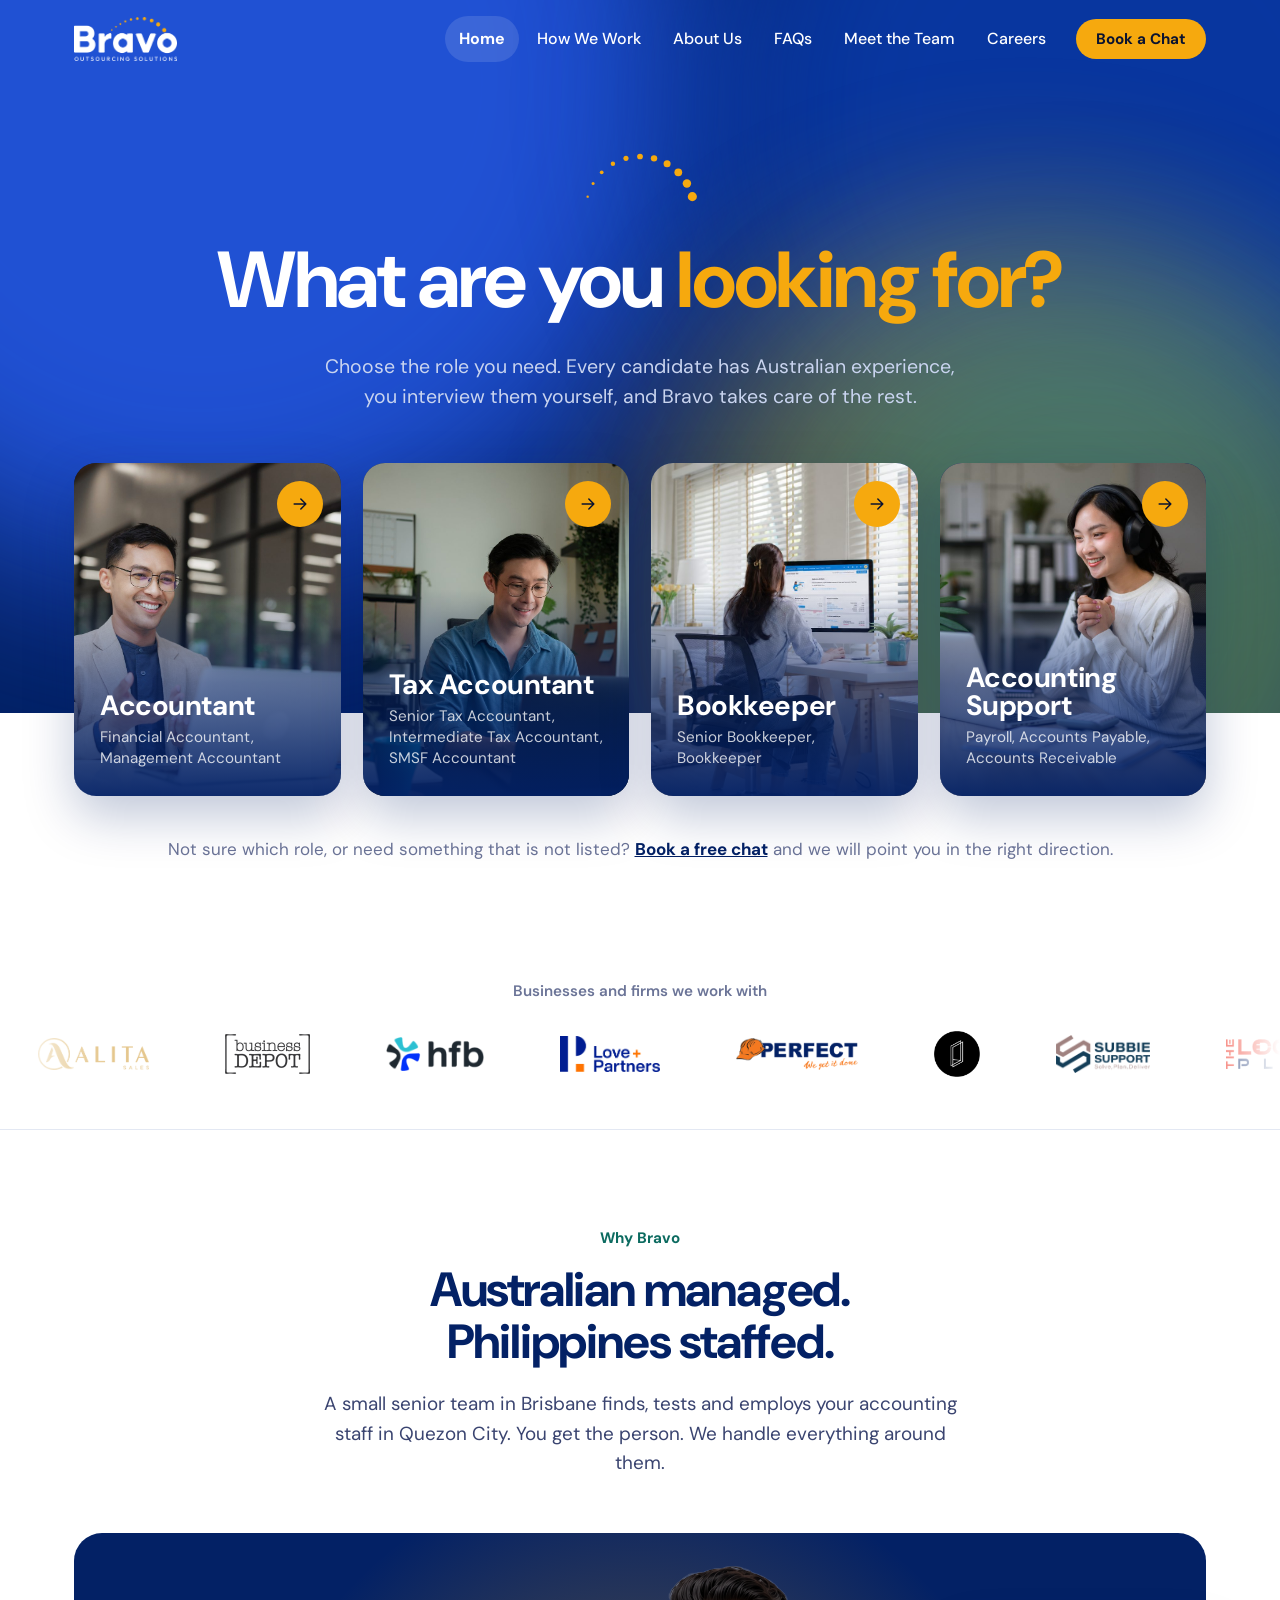
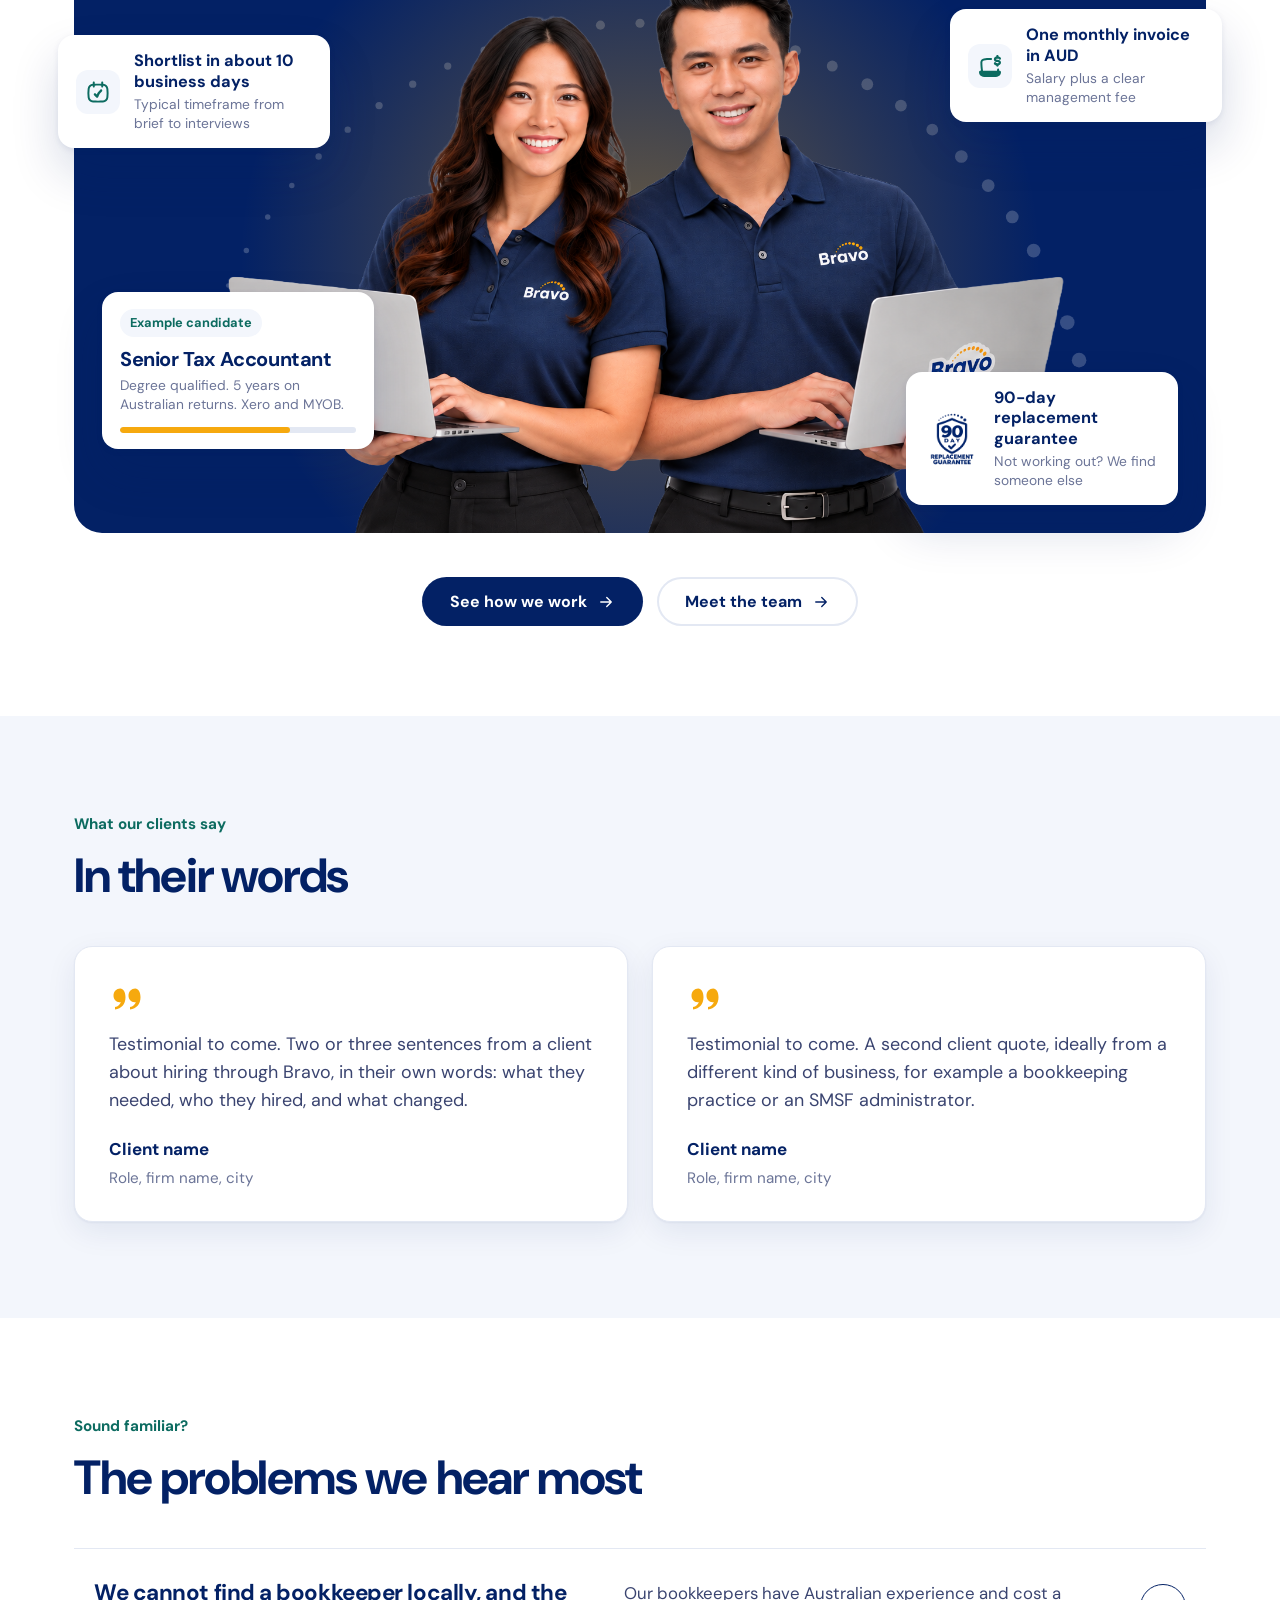
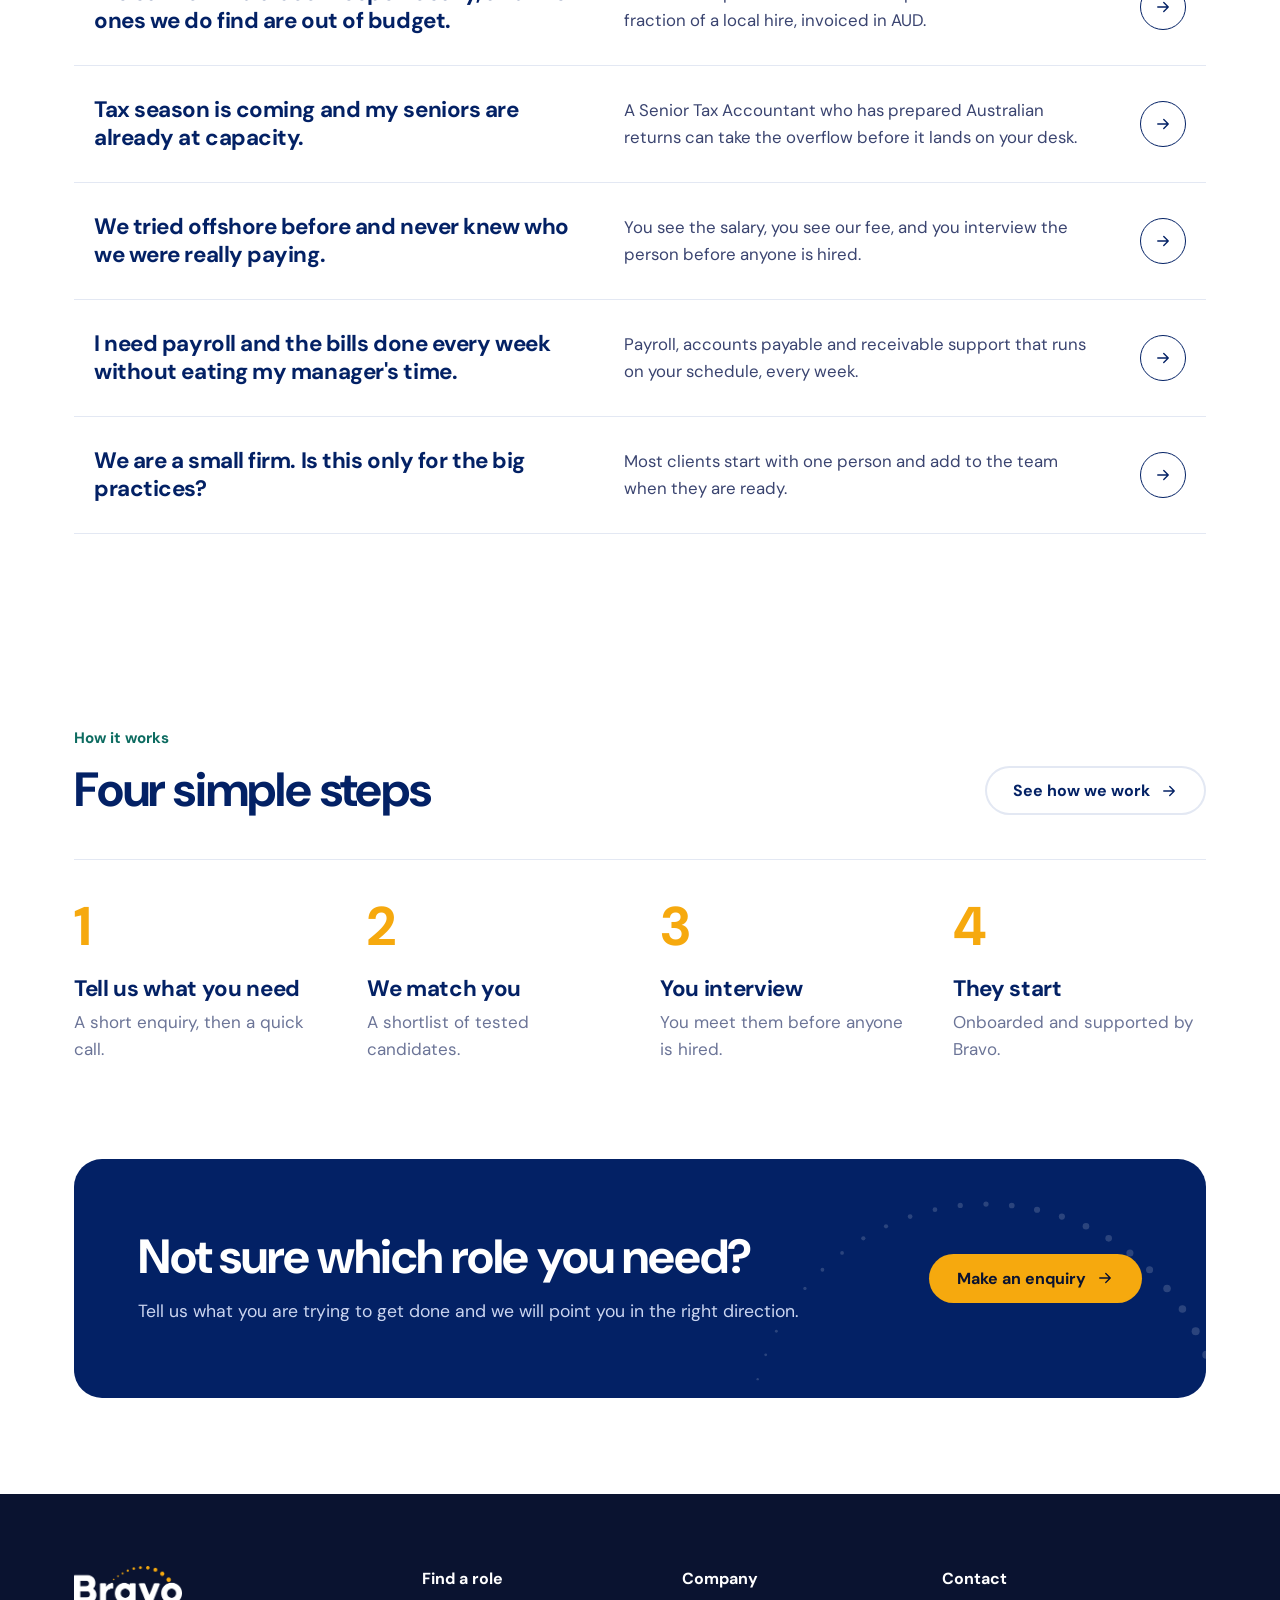
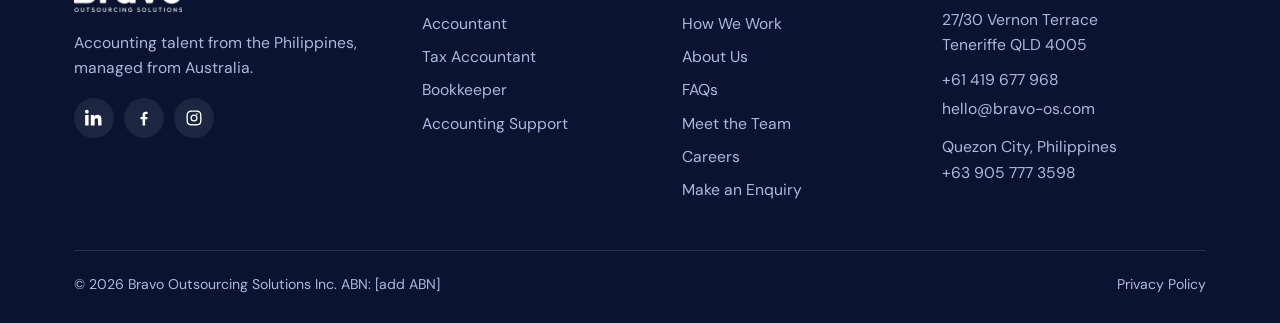
==== index.html @ 7c6a369b "Initial commit: Bravo website rev2.8 Co-Authored-By: Claude Fable 5.1 <noreply@anthropic.com>" ====
<!doctype html>
<html lang="en-AU"><head><meta charset="utf-8">
<meta name="viewport" content="width=device-width,initial-scale=1">
<title>Bravo Outsourcing | Accountants, Tax Accountants and Bookkeepers from the Philippines</title>
<meta name="description" content="Find offshore accountants, tax accountants, bookkeepers and accounting support. Philippines staffed, Australian managed.">
<link rel="preconnect" href="https://fonts.googleapis.com"><link rel="preconnect" href="https://fonts.gstatic.com" crossorigin>
<link href="https://fonts.googleapis.com/css2?family=DM+Sans:opsz,wght@9..40,400;9..40,500;9..40,700&display=swap" rel="stylesheet">
<link rel="stylesheet" href="assets/site.css">
</head><body class="home"><header class="site-header over" id="hdr"><div class="wrap header-in">
<a class="logo" href="index.html" aria-label="Bravo Outsourcing home"><img class="lg-dark" src="assets/logo.png" alt="Bravo Outsourcing" width="104" height="44"><img class="lg-light" src="assets/logo-white.png" alt="" width="104" height="44"></a>
<button class="burger" aria-label="Open menu" aria-expanded="false" onclick="var n=document.getElementById('nav');var o=n.classList.toggle('open');this.setAttribute('aria-expanded',o)"><svg class="" viewBox="0 0 24 24" fill="none" stroke="currentColor" stroke-width="1.8" stroke-linecap="round" stroke-linejoin="round" aria-hidden="true"><path d="M4 7h16M4 12h16M4 17h16"/></svg></button>
<nav class="nav" id="nav"><a class="nl on" href="index.html">Home</a><a class="nl" href="how-we-work.html">How We Work</a><a class="nl" href="about.html">About Us</a><a class="nl" href="faq.html">FAQs</a><a class="nl" href="team.html">Meet the Team</a><a class="nl" href="careers.html">Careers</a><a class="btn btn-yellow btn-sm" href="enquiry.html">Book a Chat</a></nav>
</div></header>
<section class="hero"><div class="mesh" id="mesh" aria-hidden="true"><span class="px p1"><i class="b1"></i></span><span class="px p2"><i class="b2"></i></span><span class="px p3"><i class="b3"></i></span><span class="px p4"><i class="b4"></i></span></div><div class="wrap center hero-in">
<svg class="arc" width="120" height="65" viewBox="0 0 220 120" fill="#F6A90E" opacity="1.0" aria-hidden="true"><circle cx="13.4" cy="86.1" r="2.2"/><circle cx="23.4" cy="62.0" r="2.8"/><circle cx="39.3" cy="41.3" r="3.4"/><circle cx="60.0" cy="25.4" r="4.1"/><circle cx="84.1" cy="15.4" r="4.7"/><circle cx="110.0" cy="12.0" r="5.3"/><circle cx="135.9" cy="15.4" r="5.9"/><circle cx="160.0" cy="25.4" r="6.5"/><circle cx="180.7" cy="41.3" r="7.2"/><circle cx="196.6" cy="62.0" r="7.8"/><circle cx="206.6" cy="86.1" r="8.4"/></svg>
<h1>What are you <span class="hl">looking for?</span></h1>
<p class="lede">Choose the role you need. Every candidate has Australian experience, you interview them yourself, and Bravo takes care of the rest.</p>
</div></section>
<section class="tiles-sec"><div class="wrap">
<div class="tiles"><a class="tile reveal d0" href="accountant.html"><img src="assets/hero-accountant.jpg" alt="" style="object-position:42% 50%">
<div class="tile-body"><h3>Accountant</h3><p>Financial Accountant, Management Accountant</p></div><span class="tile-go"><svg class="" viewBox="0 0 24 24" fill="none" stroke="currentColor" stroke-width="1.8" stroke-linecap="round" stroke-linejoin="round" aria-hidden="true"><path d="M5 12h14M13 6l6 6-6 6"/></svg></span></a><a class="tile reveal d1" href="tax-accountant.html"><img src="assets/hero-tax-accountant.jpg" alt="" style="object-position:50% 40%">
<div class="tile-body"><h3>Tax Accountant</h3><p>Senior Tax Accountant, Intermediate Tax Accountant, SMSF Accountant</p></div><span class="tile-go"><svg class="" viewBox="0 0 24 24" fill="none" stroke="currentColor" stroke-width="1.8" stroke-linecap="round" stroke-linejoin="round" aria-hidden="true"><path d="M5 12h14M13 6l6 6-6 6"/></svg></span></a><a class="tile reveal d2" href="bookkeeper.html"><img src="assets/hero-bookkeeper.jpg" alt="" style="object-position:60% 50%">
<div class="tile-body"><h3>Bookkeeper</h3><p>Senior Bookkeeper, Bookkeeper</p></div><span class="tile-go"><svg class="" viewBox="0 0 24 24" fill="none" stroke="currentColor" stroke-width="1.8" stroke-linecap="round" stroke-linejoin="round" aria-hidden="true"><path d="M5 12h14M13 6l6 6-6 6"/></svg></span></a><a class="tile reveal d3" href="accounting-support.html"><img src="assets/hero-virtual-assistant.jpg" alt="" style="object-position:66% 50%">
<div class="tile-body"><h3>Accounting Support</h3><p>Payroll, Accounts Payable, Accounts Receivable</p></div><span class="tile-go"><svg class="" viewBox="0 0 24 24" fill="none" stroke="currentColor" stroke-width="1.8" stroke-linecap="round" stroke-linejoin="round" aria-hidden="true"><path d="M5 12h14M13 6l6 6-6 6"/></svg></span></a></div>
<p class="pick-foot">Not sure which role, or need something that is not listed? <a href="enquiry.html">Book a free chat</a> and we will point you in the right direction.</p>
</div></section>

<section class="logos" aria-label="Clients"><div class="wrap"><p class="logos-label">Businesses and firms we work with</p></div>
<div class="logo-track-wrap"><div class="logo-track"><img src="assets/logos/alita.png" alt="Alita Sales" style="height:32px" loading="lazy"><img src="assets/logos/business-depot.png" alt="Business Depot" style="height:40px" loading="lazy"><img src="assets/logos/hfb.png" alt="HFB Group" style="height:34px" loading="lazy"><img src="assets/logos/love-partners.png" alt="Love + Partners" style="height:36px" loading="lazy"><img src="assets/logos/perfect.png" alt="Perfect Group" style="height:32px" loading="lazy"><img src="assets/logos/picture-hanging.png" alt="Professional Picture Hanging" style="height:46px" loading="lazy"><img src="assets/logos/subbie-support.png" alt="Subbie Support" style="height:38px" loading="lazy"><img src="assets/logos/local-plug.png" alt="The Local Plug" style="height:30px" loading="lazy"><img src="assets/logos/walkers.png" alt="Walkers Cleaning" style="height:40px" loading="lazy"><img src="assets/logos/your-finance-dept.png" alt="Your Finance Dept" style="height:28px" loading="lazy"><img src="assets/logos/alita.png" alt="Alita Sales" style="height:32px" loading="lazy"><img src="assets/logos/business-depot.png" alt="Business Depot" style="height:40px" loading="lazy"><img src="assets/logos/hfb.png" alt="HFB Group" style="height:34px" loading="lazy"><img src="assets/logos/love-partners.png" alt="Love + Partners" style="height:36px" loading="lazy"><img src="assets/logos/perfect.png" alt="Perfect Group" style="height:32px" loading="lazy"><img src="assets/logos/picture-hanging.png" alt="Professional Picture Hanging" style="height:46px" loading="lazy"><img src="assets/logos/subbie-support.png" alt="Subbie Support" style="height:38px" loading="lazy"><img src="assets/logos/local-plug.png" alt="The Local Plug" style="height:30px" loading="lazy"><img src="assets/logos/walkers.png" alt="Walkers Cleaning" style="height:40px" loading="lazy"><img src="assets/logos/your-finance-dept.png" alt="Your Finance Dept" style="height:28px" loading="lazy"></div></div></section>

<section class="proof"><div class="wrap">
<div class="center"><span class="kicker">Why Bravo</span><h2>Australian managed.<br>Philippines staffed.</h2>
<p class="lede">A small senior team in Brisbane finds, tests and employs your accounting staff in Quezon City. You get the person. We handle everything around them.</p></div>
<div class="stage reveal" id="stage">
<div class="panel"><svg class="bigarc" width="1080" height="589" viewBox="0 0 220 120" fill="#ffffff" opacity="0.2" aria-hidden="true"><circle cx="13.4" cy="86.1" r="0.5"/><circle cx="16.0" cy="77.8" r="0.5"/><circle cx="19.4" cy="69.7" r="0.5"/><circle cx="23.4" cy="62.0" r="0.6"/><circle cx="28.1" cy="54.6" r="0.6"/><circle cx="33.4" cy="47.7" r="0.6"/><circle cx="39.3" cy="41.3" r="0.7"/><circle cx="45.7" cy="35.4" r="0.7"/><circle cx="52.6" cy="30.1" r="0.8"/><circle cx="60.0" cy="25.4" r="0.8"/><circle cx="67.7" cy="21.4" r="0.8"/><circle cx="75.8" cy="18.0" r="0.9"/><circle cx="84.1" cy="15.4" r="0.9"/><circle cx="92.6" cy="13.5" r="0.9"/><circle cx="101.3" cy="12.4" r="1.0"/><circle cx="110.0" cy="12.0" r="1.0"/><circle cx="118.7" cy="12.4" r="1.1"/><circle cx="127.4" cy="13.5" r="1.1"/><circle cx="135.9" cy="15.4" r="1.1"/><circle cx="144.2" cy="18.0" r="1.2"/><circle cx="152.3" cy="21.4" r="1.2"/><circle cx="160.0" cy="25.4" r="1.3"/><circle cx="167.4" cy="30.1" r="1.3"/><circle cx="174.3" cy="35.4" r="1.3"/><circle cx="180.7" cy="41.3" r="1.4"/><circle cx="186.6" cy="47.7" r="1.4"/><circle cx="191.9" cy="54.6" r="1.4"/><circle cx="196.6" cy="62.0" r="1.5"/><circle cx="200.6" cy="69.7" r="1.5"/><circle cx="204.0" cy="77.8" r="1.6"/><circle cx="206.6" cy="86.1" r="1.6"/></svg><div class="glow"></div>
<img class="people" src="assets/hero-people.png" alt="Two Bravo team members holding laptops" width="1536" height="1024"></div>
<div class="float f1"><div class="fl" style="display:flex;gap:14px;align-items:center"><div class="ic"><img src="assets/icon-calendar.svg" alt=""></div><div><b>Shortlist in about 10 business days</b><small>Typical timeframe from brief to interviews</small></div></div></div>
<div class="float f2 rolemock"><div class="fl"><span class="tag">Example candidate</span><b>Senior Tax Accountant</b><small>Degree qualified. 5 years on Australian returns. Xero and MYOB.</small><div class="bar"></div></div></div>
<div class="float f3"><div class="fl" style="display:flex;gap:14px;align-items:center"><div class="ic"><img src="assets/icon-money.svg" alt=""></div><div><b>One monthly invoice in AUD</b><small>Salary plus a clear management fee</small></div></div></div>
<div class="float f4"><div class="fl" style="display:flex;gap:14px;align-items:center"><div class="ic"><img src="assets/guarantee-lockup.png" alt=""></div><div><b>90-day replacement guarantee</b><small>Not working out? We find someone else</small></div></div></div>
</div>
<div class="proof-btns"><a class="btn" href="how-we-work.html">See how we work <svg class="" viewBox="0 0 24 24" fill="none" stroke="currentColor" stroke-width="1.8" stroke-linecap="round" stroke-linejoin="round" aria-hidden="true"><path d="M5 12h14M13 6l6 6-6 6"/></svg></a><a class="btn btn-line" href="team.html">Meet the team <svg class="" viewBox="0 0 24 24" fill="none" stroke="currentColor" stroke-width="1.8" stroke-linecap="round" stroke-linejoin="round" aria-hidden="true"><path d="M5 12h14M13 6l6 6-6 6"/></svg></a></div>
</div></section>

<section class="tint"><div class="wrap">
<div class="sec-head"><div><span class="kicker">What our clients say</span><h2>In their words</h2></div></div>
<div class="quotes">
<figure class="quote reveal"><svg class="qmark" viewBox="0 0 24 24" aria-hidden="true"><path d="M7.5 5C5 5 3 7 3 9.8c0 2.4 1.7 4.3 4 4.3.3 0 .6 0 .9-.1-.5 1.8-1.9 3-3.9 3.4V19c4.3-.5 7-3.7 7-8.2C11 7.6 9.6 5 7.5 5zm10 0C15 5 13 7 13 9.8c0 2.4 1.7 4.3 4 4.3.3 0 .6 0 .9-.1-.5 1.8-1.9 3-3.9 3.4V19c4.3-.5 7-3.7 7-8.2 0-3.2-1.4-5.8-3.5-5.8z" fill="currentColor"/></svg><blockquote>Testimonial to come. Two or three sentences from a client about hiring through Bravo, in their own words: what they needed, who they hired, and what changed.</blockquote><figcaption><b>Client name</b><span>Role, firm name, city</span></figcaption></figure>
<figure class="quote reveal d1"><svg class="qmark" viewBox="0 0 24 24" aria-hidden="true"><path d="M7.5 5C5 5 3 7 3 9.8c0 2.4 1.7 4.3 4 4.3.3 0 .6 0 .9-.1-.5 1.8-1.9 3-3.9 3.4V19c4.3-.5 7-3.7 7-8.2C11 7.6 9.6 5 7.5 5zm10 0C15 5 13 7 13 9.8c0 2.4 1.7 4.3 4 4.3.3 0 .6 0 .9-.1-.5 1.8-1.9 3-3.9 3.4V19c4.3-.5 7-3.7 7-8.2 0-3.2-1.4-5.8-3.5-5.8z" fill="currentColor"/></svg><blockquote>Testimonial to come. A second client quote, ideally from a different kind of business, for example a bookkeeping practice or an SMSF administrator.</blockquote><figcaption><b>Client name</b><span>Role, firm name, city</span></figcaption></figure>
</div></div></section>

<section class="pains"><div class="wrap">
<div class="sec-head"><div><span class="kicker">Sound familiar?</span><h2>The problems we hear most</h2></div></div>
<div class="pain-list"><a class="pain reveal" href="bookkeeper.html"><p class="q">We cannot find a bookkeeper locally, and the ones we do find are out of budget.</p><p class="a">Our bookkeepers have Australian experience and cost a fraction of a local hire, invoiced in AUD.</p><span class="go"><svg class="" viewBox="0 0 24 24" fill="none" stroke="currentColor" stroke-width="1.8" stroke-linecap="round" stroke-linejoin="round" aria-hidden="true"><path d="M5 12h14M13 6l6 6-6 6"/></svg></span></a><a class="pain reveal" href="tax-accountant.html"><p class="q">Tax season is coming and my seniors are already at capacity.</p><p class="a">A Senior Tax Accountant who has prepared Australian returns can take the overflow before it lands on your desk.</p><span class="go"><svg class="" viewBox="0 0 24 24" fill="none" stroke="currentColor" stroke-width="1.8" stroke-linecap="round" stroke-linejoin="round" aria-hidden="true"><path d="M5 12h14M13 6l6 6-6 6"/></svg></span></a><a class="pain reveal" href="how-we-work.html"><p class="q">We tried offshore before and never knew who we were really paying.</p><p class="a">You see the salary, you see our fee, and you interview the person before anyone is hired.</p><span class="go"><svg class="" viewBox="0 0 24 24" fill="none" stroke="currentColor" stroke-width="1.8" stroke-linecap="round" stroke-linejoin="round" aria-hidden="true"><path d="M5 12h14M13 6l6 6-6 6"/></svg></span></a><a class="pain reveal" href="accounting-support.html"><p class="q">I need payroll and the bills done every week without eating my manager's time.</p><p class="a">Payroll, accounts payable and receivable support that runs on your schedule, every week.</p><span class="go"><svg class="" viewBox="0 0 24 24" fill="none" stroke="currentColor" stroke-width="1.8" stroke-linecap="round" stroke-linejoin="round" aria-hidden="true"><path d="M5 12h14M13 6l6 6-6 6"/></svg></span></a><a class="pain reveal" href="faq.html"><p class="q">We are a small firm. Is this only for the big practices?</p><p class="a">Most clients start with one person and add to the team when they are ready.</p><span class="go"><svg class="" viewBox="0 0 24 24" fill="none" stroke="currentColor" stroke-width="1.8" stroke-linecap="round" stroke-linejoin="round" aria-hidden="true"><path d="M5 12h14M13 6l6 6-6 6"/></svg></span></a></div>
</div></section>

<section><div class="wrap">
<div class="sec-head"><div><span class="kicker">How it works</span><h2>Four simple steps</h2></div><a class="btn btn-line" href="how-we-work.html">See how we work <svg class="" viewBox="0 0 24 24" fill="none" stroke="currentColor" stroke-width="1.8" stroke-linecap="round" stroke-linejoin="round" aria-hidden="true"><path d="M5 12h14M13 6l6 6-6 6"/></svg></a></div>
<div class="steps"><div class="step reveal d0"><div class="n">1</div><h3>Tell us what you need</h3><p>A short enquiry, then a quick call.</p></div><div class="step reveal d1"><div class="n">2</div><h3>We match you</h3><p>A shortlist of tested candidates.</p></div><div class="step reveal d2"><div class="n">3</div><h3>You interview</h3><p>You meet them before anyone is hired.</p></div><div class="step reveal d3"><div class="n">4</div><h3>They start</h3><p>Onboarded and supported by Bravo.</p></div></div>
</div></section>

<section class="cta-sec"><div class="wrap"><div class="cta"><svg class="cta-arc" width="640" height="349" viewBox="0 0 220 120" fill="#ffffff" opacity="0.16" aria-hidden="true"><circle cx="13.4" cy="86.1" r="0.5"/><circle cx="16.8" cy="75.8" r="0.6"/><circle cx="21.3" cy="65.8" r="0.6"/><circle cx="26.9" cy="56.4" r="0.7"/><circle cx="33.4" cy="47.7" r="0.7"/><circle cx="40.8" cy="39.8" r="0.8"/><circle cx="49.1" cy="32.7" r="0.8"/><circle cx="58.1" cy="26.5" r="0.9"/><circle cx="67.7" cy="21.4" r="0.9"/><circle cx="77.9" cy="17.3" r="1.0"/><circle cx="88.4" cy="14.4" r="1.0"/><circle cx="99.1" cy="12.6" r="1.1"/><circle cx="110.0" cy="12.0" r="1.1"/><circle cx="120.9" cy="12.6" r="1.2"/><circle cx="131.6" cy="14.4" r="1.3"/><circle cx="142.1" cy="17.3" r="1.3"/><circle cx="152.3" cy="21.4" r="1.4"/><circle cx="161.9" cy="26.5" r="1.4"/><circle cx="170.9" cy="32.7" r="1.5"/><circle cx="179.2" cy="39.8" r="1.5"/><circle cx="186.6" cy="47.7" r="1.6"/><circle cx="193.1" cy="56.4" r="1.6"/><circle cx="198.7" cy="65.8" r="1.7"/><circle cx="203.2" cy="75.8" r="1.7"/><circle cx="206.6" cy="86.1" r="1.8"/></svg><div class="cta-in"><div><h2>Not sure which role you need?</h2><p>Tell us what you are trying to get done and we will point you in the right direction.</p></div>
<div class="cta-btns"><a class="btn btn-yellow" href="enquiry.html">Make an enquiry <svg class="" viewBox="0 0 24 24" fill="none" stroke="currentColor" stroke-width="1.8" stroke-linecap="round" stroke-linejoin="round" aria-hidden="true"><path d="M5 12h14M13 6l6 6-6 6"/></svg></a></div></div></div></div></section>
<script>
(function(){if(matchMedia('(prefers-reduced-motion: reduce)').matches)return;
var hero=document.querySelector('.hero'),mesh=document.getElementById('mesh'),st=document.getElementById('stage');
if(hero&&mesh){hero.addEventListener('mousemove',function(e){var r=hero.getBoundingClientRect();mesh.style.setProperty('--mx',((e.clientX-r.left)/r.width*2-1).toFixed(3));mesh.style.setProperty('--my',((e.clientY-r.top)/r.height*2-1).toFixed(3))});
hero.addEventListener('mouseleave',function(){mesh.style.setProperty('--mx',0);mesh.style.setProperty('--my',0)})}
if(st){st.addEventListener('mousemove',function(e){var r=st.getBoundingClientRect();st.style.setProperty('--sx',((e.clientX-r.left)/r.width*2-1).toFixed(3));st.style.setProperty('--sy2',((e.clientY-r.top)/r.height*2-1).toFixed(3))});
st.addEventListener('mouseleave',function(){st.style.setProperty('--sx',0);st.style.setProperty('--sy2',0)})}
var tick=false;function run(){if(tick)return;tick=true;requestAnimationFrame(function(){
if(mesh)mesh.style.setProperty('--sy',(window.scrollY*0.35).toFixed(1));
if(st){var r=st.getBoundingClientRect(),vh=window.innerHeight,p=((r.top+r.height/2)-vh/2)/vh;p=Math.max(-1,Math.min(1,p));st.style.setProperty('--p',p.toFixed(3))}
tick=false})}
window.addEventListener('scroll',run,{passive:true});window.addEventListener('resize',run);run();})();
</script>
<footer class="site-footer"><div class="wrap">
<div class="f-grid">
<div><img src="assets/logo-white.png" alt="Bravo Outsourcing" width="108" height="46"><p>Accounting talent from the Philippines, managed from Australia.</p><div class="social"><a href="#" aria-label="Bravo on LinkedIn" title="LinkedIn"><svg viewBox="0 0 24 24" fill="currentColor" aria-hidden="true"><path d="M4.98 3.5C4.98 4.88 3.87 6 2.5 6S0 4.88 0 3.5 1.12 1 2.5 1s2.48 1.12 2.48 2.5zM.2 8h4.6v14H.2V8zm7.5 0h4.4v1.9h.1c.6-1.1 2.1-2.3 4.3-2.3 4.6 0 5.5 3 5.5 7V22h-4.6v-6.2c0-1.5 0-3.4-2.1-3.4s-2.4 1.6-2.4 3.3V22H7.7V8z"/></svg></a><a href="#" aria-label="Bravo on Facebook" title="Facebook"><svg viewBox="0 0 24 24" fill="currentColor" aria-hidden="true"><path d="M13.5 22v-8.2h2.8l.4-3.3h-3.2V8.4c0-.9.3-1.6 1.6-1.6h1.7V3.9c-.3 0-1.3-.1-2.5-.1-2.5 0-4.2 1.5-4.2 4.3v2.4H7.3v3.3h2.8V22h3.4z"/></svg></a><a href="#" aria-label="Bravo on Instagram" title="Instagram"><svg viewBox="0 0 24 24" fill="currentColor" aria-hidden="true"><path d="M12 7.3a4.7 4.7 0 100 9.4 4.7 4.7 0 000-9.4zm0 7.7a3 3 0 110-6 3 3 0 010 6zm5-8.2a1.1 1.1 0 11-2.2 0 1.1 1.1 0 012.2 0zM12 2c-2.7 0-3 0-4.1.1-1.1 0-1.8.2-2.4.5-.7.2-1.2.6-1.8 1.1-.5.6-.9 1.1-1.1 1.8-.3.6-.5 1.3-.5 2.4C2 9 2 9.3 2 12s0 3 .1 4.1c0 1.1.2 1.8.5 2.4.2.7.6 1.2 1.1 1.8.6.5 1.1.9 1.8 1.1.6.3 1.3.5 2.4.5C9 22 9.3 22 12 22s3 0 4.1-.1c1.1 0 1.8-.2 2.4-.5.7-.2 1.2-.6 1.8-1.1.5-.6.9-1.1 1.1-1.8.3-.6.5-1.3.5-2.4.1-1.1.1-1.4.1-4.1s0-3-.1-4.1c0-1.1-.2-1.8-.5-2.4-.2-.7-.6-1.2-1.1-1.8-.6-.5-1.1-.9-1.8-1.1-.6-.3-1.3-.5-2.4-.5C15 2 14.7 2 12 2zm0 1.8c2.7 0 3 0 4 .1 1 0 1.5.2 1.9.3.5.2.8.4 1.1.8.4.3.6.6.8 1.1.1.4.3.9.3 1.9.1 1 .1 1.3.1 4s0 3-.1 4c0 1-.2 1.5-.3 1.9-.2.5-.4.8-.8 1.1-.3.4-.6.6-1.1.8-.4.1-.9.3-1.9.3-1 .1-1.3.1-4 .1s-3 0-4-.1c-1 0-1.5-.2-1.9-.3-.5-.2-.8-.4-1.1-.8-.4-.3-.6-.6-.8-1.1-.1-.4-.3-.9-.3-1.9-.1-1-.1-1.3-.1-4s0-3 .1-4c0-1 .2-1.5.3-1.9.2-.5.4-.8.8-1.1.3-.4.6-.6 1.1-.8.4-.1.9-.3 1.9-.3 1-.1 1.3-.1 4-.1z"/></svg></a></div></div>
<div><h4>Find a role</h4><a href="accountant.html">Accountant</a><a href="tax-accountant.html">Tax Accountant</a><a href="bookkeeper.html">Bookkeeper</a><a href="accounting-support.html">Accounting Support</a></div>
<div><h4>Company</h4><a href="how-we-work.html">How We Work</a><a href="about.html">About Us</a><a href="faq.html">FAQs</a><a href="team.html">Meet the Team</a><a href="careers.html">Careers</a><a href="enquiry.html">Make an Enquiry</a></div>
<div><h4>Contact</h4><p>27/30 Vernon Terrace<br>Teneriffe QLD 4005</p><p>+61 419 677 968<br><a href="mailto:hello@bravo-os.com">hello@bravo-os.com</a></p><p>Quezon City, Philippines<br>+63 905 777 3598</p></div>
</div>
<div class="legal"><span>&copy; 2026 Bravo Outsourcing Solutions Inc. ABN: [add ABN]</span><a href="#">Privacy Policy</a></div>
</div></footer>
<script>
(function(){var els=document.querySelectorAll('.reveal');
if(!('IntersectionObserver' in window)){els.forEach(function(e){e.classList.add('in')});return}
var io=new IntersectionObserver(function(es){es.forEach(function(e){if(e.isIntersecting){e.target.classList.add('in');io.unobserve(e.target)}})},{threshold:.12});
els.forEach(function(e){io.observe(e)});
var st=document.querySelectorAll('.statement');var io2=new IntersectionObserver(function(es){es.forEach(function(e){if(e.isIntersecting){var ws=e.target.querySelectorAll('.w');ws.forEach(function(w,i){w.style.transitionDelay=(i*70)+'ms'});e.target.classList.add('in');io2.unobserve(e.target)}})},{threshold:.3});
st.forEach(function(e){io2.observe(e)});
var h=document.getElementById('hdr');if(h&&h.classList.contains('over')){var f=function(){h.classList.toggle('solid',window.scrollY>40)};f();window.addEventListener('scroll',f,{passive:true})}})();
</script></body></html>
---- assets/site.css ----
:root{
  --navy:#032165;--navy-d:#021747;--ink:#0A1330;--text:#3A4470;--muted:#6B7497;
  --yellow:#F6A90E;--yellow-d:#D89310;--teal:#0C6B60;
  --tint:#F3F6FC;--line:#E3E8F3;--beige:#FBF3E2;--white:#fff;
  --r:18px;
  --shadow:0 1px 2px rgba(3,33,101,.05),0 10px 30px rgba(3,33,101,.08);
  --shadow-h:0 2px 6px rgba(3,33,101,.08),0 24px 48px rgba(3,33,101,.16);
  --disp:'DM Sans',Arial,Helvetica,sans-serif;
  --sans:'DM Sans',Arial,Helvetica,sans-serif;
}
*{box-sizing:border-box}
html{scroll-behavior:smooth}
body{margin:0;font-family:var(--sans);color:var(--text);background:#fff;line-height:1.6;font-size:17px;-webkit-font-smoothing:antialiased;overflow-x:hidden}
img{max-width:100%;display:block}
a{color:var(--navy)}
h1,h2,h3{font-family:var(--disp);font-weight:700;color:var(--navy);line-height:1.08;margin:0 0 .45em;letter-spacing:-.025em}
h1{font-size:clamp(2.7rem,6.2vw,5rem);line-height:1;letter-spacing:-.03em}
h2{font-size:clamp(2rem,3.8vw,3rem)}
h3{font-size:1.35rem;letter-spacing:-.015em}
.sec-head{display:flex;align-items:flex-end;justify-content:space-between;gap:24px;flex-wrap:wrap;margin-bottom:44px}
.sec-head h2{margin-bottom:0}
h4{color:var(--navy);margin:0 0 .5em}
p{margin:0 0 1em}
.wrap{max-width:1180px;margin:0 auto;padding:0 24px}
.narrow{max-width:760px}
.center{text-align:center}.center .lede{margin-left:auto;margin-right:auto}
.lede{font-size:1.18rem;color:var(--text);max-width:640px;line-height:1.55}
.kicker{display:block;font-size:.95rem;font-weight:700;color:var(--teal);margin-bottom:.9em}
.on-navy .kicker{color:var(--yellow)}
section{padding:96px 0}
.tint{background:var(--tint)}
.hl{color:#C98A0C}
.on-navy .hl,.cta .hl{color:var(--yellow)}
.arc{display:block;margin:0 auto 26px}

/* buttons */
.btn{display:inline-flex;align-items:center;gap:10px;background:var(--navy);color:#fff;font-weight:700;font-size:1rem;text-decoration:none;padding:15px 28px;border-radius:999px;border:0;cursor:pointer;font-family:inherit;line-height:1.2;transition:transform .2s,box-shadow .2s,background .2s}
.btn:hover{background:var(--navy-d);transform:translateY(-2px);box-shadow:0 12px 26px rgba(3,33,101,.28)}
.btn svg{width:18px;height:18px;transition:transform .2s;flex:none}
.btn:hover svg{transform:translateX(4px)}
.btn-yellow{background:var(--yellow);color:var(--ink)}.btn-yellow:hover{background:#FFB92B;box-shadow:0 12px 26px rgba(246,169,14,.35)}
.btn-ghost{background:transparent;color:#fff;box-shadow:inset 0 0 0 2px rgba(255,255,255,.45)}
.btn-ghost:hover{background:rgba(255,255,255,.1);box-shadow:inset 0 0 0 2px #fff}
.btn-line{background:#fff;color:var(--navy);box-shadow:inset 0 0 0 2px var(--line)}.btn-line:hover{background:#fff;box-shadow:inset 0 0 0 2px var(--navy)}
.btn-sm{padding:11px 20px;font-size:.95rem}
.textlink{font-weight:700;color:var(--navy);text-decoration:none;display:inline-flex;align-items:center;gap:8px}
.textlink svg{width:16px;height:16px;transition:transform .2s}.textlink:hover svg{transform:translateX(4px)}

/* header */
.site-header{position:sticky;top:0;z-index:50;background:rgba(255,255,255,.94);backdrop-filter:blur(10px);border-bottom:1px solid var(--line)}
.header-in{display:flex;align-items:center;justify-content:space-between;gap:24px;height:78px}
.logo img{height:44px;width:auto}
.logo .lg-light{display:none}
.site-header.over{position:fixed;left:0;right:0;top:0;background:transparent;border-bottom-color:transparent;backdrop-filter:none;transition:background .3s,border-color .3s}
.site-header.over .nav a.nl{color:#fff}.site-header.over .nav a.nl:hover,.site-header.over .nav a.nl.on{background:rgba(255,255,255,.12)}
.site-header.over .burger{color:#fff}
.site-header.over .logo .lg-dark{display:none}.site-header.over .logo .lg-light{display:block}
.site-header.over.solid{background:rgba(3,33,101,.92);backdrop-filter:blur(10px);border-bottom-color:rgba(255,255,255,.1)}
@media(max-width:1120px){.site-header.over .nav{background:var(--navy)}.site-header.over .nav a.nl{color:#fff}}
.nav{display:flex;align-items:center;gap:4px}
.nav a.nl{color:var(--navy);text-decoration:none;font-weight:500;font-size:1rem;padding:10px 14px;border-radius:999px;transition:background .15s}
.nav a.nl:hover{background:var(--tint)}
.nav a.nl.on{font-weight:700;background:var(--tint)}
.nav .btn{margin-left:12px}
.burger{display:none;background:none;border:0;padding:10px;cursor:pointer;color:var(--navy)}
.burger svg{width:28px;height:28px}
@media(max-width:1120px){
  .burger{display:block}
  .nav{position:absolute;top:78px;left:0;right:0;background:#fff;flex-direction:column;align-items:stretch;padding:12px 24px 24px;border-bottom:1px solid var(--line);box-shadow:0 20px 30px rgba(3,33,101,.1);display:none;gap:2px}
  .nav.open{display:flex}
  .nav a.nl{padding:14px 14px;font-size:1.05rem;border-radius:12px}
  .nav .btn{margin:12px 0 0;justify-content:center}
}

/* home hero */
.hero{padding:150px 0 300px;position:relative;background:var(--navy);overflow:hidden}
.hero .hero-in{position:relative;z-index:1}
.hero h1{margin-bottom:.4em;color:#fff}
.hero .lede{font-size:1.22rem;margin-bottom:0;color:#C9D4EF}
.hero .hl{color:var(--yellow)}
.tiles-sec{padding:0 0 72px;background:#fff}
.tiles{display:grid;grid-template-columns:repeat(4,1fr);gap:22px;margin-top:-250px;position:relative;z-index:2}
.tile{position:relative;display:block;aspect-ratio:4/5;border-radius:22px;overflow:hidden;background:var(--navy);box-shadow:0 20px 50px rgba(3,33,101,.25);text-decoration:none;transition:transform .35s,box-shadow .35s}
.tile img{position:absolute;inset:0;width:100%;height:100%;object-fit:cover;transition:transform .9s cubic-bezier(.2,.7,.2,1)}
.tile::after{content:"";position:absolute;inset:0;background:linear-gradient(180deg,rgba(3,33,101,0) 38%,rgba(3,33,101,.55) 66%,rgba(3,33,101,.95) 100%)}
.tile-body{position:absolute;left:0;right:0;bottom:0;padding:26px;z-index:1}
.tile-body h3{color:#fff;font-size:1.75rem;margin:0 0 .25em;line-height:1}
.tile-body p{color:rgba(255,255,255,.78);font-size:.95rem;line-height:1.4;margin:0}
.tile-go{position:absolute;right:18px;top:18px;z-index:1;width:46px;height:46px;border-radius:50%;background:var(--yellow);color:var(--ink);display:grid;place-items:center;transition:transform .3s,background .3s}
.tile-go svg{width:20px;height:20px}
.tile:hover{transform:translateY(-10px);box-shadow:0 30px 60px rgba(3,33,101,.3)}
.tile:hover img{transform:scale(1.06)}
.tile:hover .tile-go{transform:translateX(4px) rotate(-45deg);background:#FFB92B}
.boxes{display:grid;grid-template-columns:repeat(4,1fr);gap:22px;margin-top:52px}
.box{display:flex;flex-direction:column;background:#fff;border-radius:var(--r);overflow:hidden;text-decoration:none;color:var(--text);box-shadow:var(--shadow);transition:transform .3s,box-shadow .3s;border:1px solid var(--line);position:relative}
.box:hover{transform:translateY(-8px);box-shadow:var(--shadow-h)}
.box-img{aspect-ratio:4/3;overflow:hidden;background:var(--tint);position:relative}
.box-img img{width:100%;height:100%;object-fit:cover;transition:transform .7s}
.box:hover .box-img img{transform:scale(1.06)}
.box-body{padding:22px 22px 24px;display:flex;flex-direction:column;flex:1;text-align:left}
.box-body h3{font-size:1.4rem;margin-bottom:.3em}
.box-body p{font-size:.97rem;color:var(--muted);margin-bottom:1.3em;line-height:1.5}
.box-go{margin-top:auto;display:inline-flex;align-items:center;gap:10px;font-weight:700;color:var(--navy)}
.box-go span{display:grid;place-items:center;width:36px;height:36px;border-radius:50%;background:var(--yellow);transition:transform .25s}
.box:hover .box-go span{transform:translateX(6px)}
.box-go svg{width:16px;height:16px}
.pick-foot{margin:40px 0 0;text-align:center;color:var(--muted)}
.pick-foot a{font-weight:700}
@media(max-width:1020px){.boxes{grid-template-columns:repeat(2,1fr)}.tiles{grid-template-columns:repeat(2,1fr)}}
@media(max-width:1020px){.hero{padding:140px 0 200px}.tiles{margin-top:-170px}}
@media(max-width:600px){.tiles{grid-template-columns:1fr;gap:16px;margin-top:-120px}.tile{aspect-ratio:16/10}.hero{padding:120px 0 150px}.tile-body{padding:20px}.tile-body h3{font-size:1.5rem}}
@media(max-width:560px){
  .boxes{grid-template-columns:1fr;gap:14px;margin-top:36px}
  .box{flex-direction:row}.box-img{aspect-ratio:auto;width:38%;flex-shrink:0}
  .box-body{padding:16px 16px 16px 18px}.box-body h3{font-size:1.3rem}.box-body p{font-size:.88rem;margin-bottom:.9em}
  .box-go span{width:30px;height:30px}
}

/* marquee */
.marquee{border-top:1px solid var(--line);border-bottom:1px solid var(--line);padding:18px 0;overflow:hidden;background:#fff}
.marquee-track{display:flex;width:max-content;gap:0;animation:marq 55s linear infinite}
.marquee:hover .marquee-track{animation-play-state:paused}
.marquee span{white-space:nowrap;color:var(--muted);font-weight:500;font-size:1.02rem;padding:0 22px;display:inline-flex;align-items:center;gap:22px}
.marquee span::after{content:"";width:6px;height:6px;border-radius:50%;background:var(--yellow)}
@keyframes marq{from{transform:translateX(0)}to{transform:translateX(-50%)}}

/* proof stage */
.proof{padding:96px 0 90px;background:#fff}
.stage{position:relative;margin-top:56px}
.panel{position:relative;background:var(--navy);border-radius:28px;height:600px;overflow:hidden}
.panel .glow{position:absolute;left:50%;bottom:-24%;transform:translateX(-50%);width:800px;height:800px;border-radius:50%;background:radial-gradient(closest-side,rgba(246,169,14,.42),rgba(246,169,14,0))}
.panel .ring{position:absolute;left:50%;top:50%;transform:translate(-50%,-50%);border-radius:50%;border:1.5px solid rgba(255,255,255,.08)}
.panel .people{position:absolute;left:50%;bottom:0;transform:translateX(-50%);height:94%;width:auto;max-width:none}
.panel .bigarc{position:absolute;left:50%;top:40px;transform:translateX(-50%);width:1000px}
.float{position:absolute;background:#fff;border-radius:16px;box-shadow:var(--shadow-h);padding:16px 18px;width:272px;display:flex;gap:14px;align-items:center;z-index:2}
.float .ic{flex:none;width:44px;height:44px;border-radius:12px;background:var(--tint);display:grid;place-items:center}
.float .ic img{width:22px;height:22px}
.float b{display:block;color:var(--navy);font-size:1.02rem;line-height:1.25}
.float small{display:block;color:var(--muted);font-size:.86rem;margin-top:3px;line-height:1.35}
.float.f1{left:-16px;top:72px}
.float.f2{left:28px;bottom:64px;display:block}
.float.f3{right:-16px;top:96px}
.float.f4{right:28px;bottom:58px}
.float.f4 .ic{background:#fff;width:56px;height:56px}.float.f4 .ic img{width:56px;height:56px}
.rolemock .tag{display:inline-block;background:var(--tint);color:var(--teal);font-weight:700;font-size:.8rem;padding:4px 10px;border-radius:999px;margin-bottom:10px}
.rolemock b{font-family:var(--disp);font-weight:700;font-size:1.25rem;letter-spacing:-.02em}
.rolemock small{margin-top:4px}
.rolemock .bar{height:6px;border-radius:3px;background:var(--line);margin-top:14px;position:relative;overflow:hidden}
.rolemock .bar::after{content:"";position:absolute;left:0;top:0;bottom:0;width:72%;border-radius:3px;background:var(--yellow)}
.fl{animation:floaty 7s ease-in-out infinite}
.f2 .fl,.f4 .fl{animation-duration:8.5s;animation-delay:-3s}
.f3 .fl{animation-delay:-1.5s}
@keyframes floaty{0%,100%{transform:translateY(0)}50%{transform:translateY(-9px)}}
.proof-btns{display:flex;gap:14px;justify-content:center;flex-wrap:wrap;margin-top:44px}
@media(min-width:901px){
  .panel .people{bottom:-70px;height:100%;transform:translate(-50%,calc(var(--p,0)*-54px));transition:transform .2s linear}
  .panel .bigarc{transform:translate(-50%,calc(var(--p,0)*-26px));transition:transform .2s linear}
  .panel .glow{transform:translate(-50%,calc(var(--p,0)*-16px));transition:transform .2s linear}
  .float{transition:transform .6s cubic-bezier(.2,.7,.2,1),box-shadow .3s}
  .float.f1,.float.f4{transform:translate(calc(var(--sx,0)*10px),calc(var(--sy2,0)*8px + var(--p,0)*30px))}
  .float.f2,.float.f3{transform:translate(calc(var(--sx,0)*-8px),calc(var(--sy2,0)*-6px + var(--p,0)*-20px))}
}
@media(max-width:900px){
  .stage{display:grid;grid-template-columns:1fr 1fr;gap:14px}
  .panel{grid-column:1/-1;height:auto;padding-top:28px}
  .panel .people{position:static;transform:none;height:auto;width:78%;max-width:420px;margin:0 auto}
  .panel .bigarc{width:140%;top:0}
  .panel .glow{width:120%;height:auto;aspect-ratio:1}
  .float{position:static;width:auto;padding:14px}
  .float.f2{display:flex;width:auto}
  .fl{animation:none}
}
@media(max-width:600px){.stage{grid-template-columns:1fr}.float.f2{flex-direction:column;align-items:flex-start}.float.f2 .fl{width:100%}}

/* pain rows */
.pains{padding:96px 0}
.pain{display:grid;grid-template-columns:1.05fr 1fr 56px;gap:40px;align-items:center;padding:30px 20px;border-top:1px solid var(--line);text-decoration:none;color:inherit;transition:background .2s;border-radius:0}
.pain:last-child{border-bottom:1px solid var(--line)}
.pain:hover{background:var(--tint)}
.pain .q{font-family:var(--disp);font-weight:700;letter-spacing:-.02em;font-size:1.4rem;line-height:1.25;color:var(--navy);margin:0}
.pain .a{margin:0;font-size:1.05rem;color:var(--text)}
.pain .a strong{color:var(--navy)}
.pain .go{width:46px;height:46px;border-radius:50%;border:1.5px solid var(--navy);color:var(--navy);display:grid;place-items:center;transition:background .2s,color .2s,transform .2s;justify-self:end}
.pain .go svg{width:18px;height:18px}
.pain:hover .go{background:var(--navy);color:#fff;transform:translateX(4px)}
@media(max-width:900px){.pain{grid-template-columns:1fr 46px;gap:12px 20px;padding:24px 8px}.pain .q{font-size:1.3rem;grid-column:1;grid-row:1}.pain .a{grid-column:1;grid-row:2}.pain .go{grid-column:2;grid-row:1/span 2;align-self:center}}

/* steps */
.steps{display:grid;grid-template-columns:repeat(4,1fr);gap:40px;border-top:1px solid var(--line);padding-top:40px}
.step .n{font-family:var(--disp);font-weight:700;font-size:3.4rem;line-height:1;color:var(--yellow);letter-spacing:-.04em;margin-bottom:22px}
.step h3{font-size:1.4rem;margin-bottom:.35em}
.step p{color:var(--muted);margin:0}
@media(max-width:900px){.steps{grid-template-columns:repeat(2,1fr);gap:36px 28px}}
@media(max-width:480px){.steps{grid-template-columns:1fr}}
.steps4{display:grid;grid-template-columns:repeat(4,1fr);gap:24px;position:relative;margin-top:52px}
.steps4::before{content:"";position:absolute;top:36px;left:12%;right:12%;border-top:2px dashed #BFCCE8;z-index:0}
.s4{text-align:center;position:relative;z-index:1}
.s4 .ic{width:72px;height:72px;border-radius:50%;background:#fff;border:2px solid var(--navy);display:grid;place-items:center;margin:0 auto 20px;color:var(--navy);box-shadow:0 0 0 10px var(--tint);transition:transform .25s,background .25s,color .25s}
.s4:hover .ic{background:var(--navy);color:#fff;transform:scale(1.08)}
.s4 .ic svg{width:30px;height:30px}
.s4 h3{font-size:1.3rem;margin-bottom:.3em}
.s4 p{font-size:.98rem;color:var(--muted);margin:0 auto;max-width:230px}
@media(max-width:900px){.steps4{grid-template-columns:repeat(2,1fr);gap:36px 20px}.steps4::before{display:none}}
@media(max-width:480px){.steps4{grid-template-columns:1fr}}

/* split */
.split{display:grid;grid-template-columns:1fr 1fr;gap:72px;align-items:center}
.split-media{position:relative;z-index:0}
.split-media img{border-radius:var(--r);width:100%;aspect-ratio:4/3;object-fit:cover;box-shadow:var(--shadow)}
.split-media::before{content:"";position:absolute;inset:auto -18px -18px auto;width:62%;height:62%;border-radius:var(--r);background:var(--yellow);z-index:-1}
.ticks{list-style:none;padding:0;margin:0 0 1.6em}
.ticks li{display:flex;gap:14px;align-items:flex-start;padding:10px 0;color:var(--ink);font-weight:500}
.ticks .t{flex:none;width:26px;height:26px;border-radius:50%;background:var(--teal);color:#fff;display:grid;place-items:center;margin-top:1px}
.ticks .t svg{width:14px;height:14px}
@media(max-width:900px){.split{grid-template-columns:1fr;gap:40px}.split-media::before{inset:auto -10px -10px auto}}

/* cta band */
.cta-sec{padding:0 0 96px;background:#fff}
.cta{background:var(--navy);position:relative;overflow:hidden;padding:72px 64px;border-radius:28px}
.cta .cta-arc{position:absolute;right:-40px;top:-16px;width:520px;pointer-events:none}
.cta-in{position:relative;z-index:1;display:flex;align-items:center;justify-content:space-between;gap:32px;flex-wrap:wrap}
@media(max-width:700px){.cta{padding:48px 28px}}
.cta h2{color:#fff;margin:0 0 .3em}
.cta p{color:#CBD5F0;margin:0;font-size:1.1rem}
.cta-btns{display:flex;gap:14px;flex-wrap:wrap}

/* page hero (inner) */
.phero{background:var(--tint);padding:72px 0 0;overflow:hidden;position:relative}
.phero-grid{display:grid;grid-template-columns:1.1fr .9fr;gap:56px;align-items:end}
.phero-copy{padding-bottom:72px}
.phero-copy .lede{margin-bottom:1.7em}
.phero-img{border-radius:var(--r) var(--r) 0 0;overflow:hidden;aspect-ratio:4/3;position:relative}
.phero-img img{width:100%;height:100%;object-fit:cover}
.crumbs{font-size:.92rem;color:var(--muted);margin-bottom:1.4em}
.crumbs a{color:var(--muted);text-decoration:none}.crumbs a:hover{color:var(--navy);text-decoration:underline}
.phero.plain{padding:72px 0}
.phero.plain .phero-copy{padding:0}
.alt-roles{display:flex;gap:10px;flex-wrap:wrap;align-items:center;margin-top:28px;font-size:.95rem;color:var(--muted)}
.alt-roles a{text-decoration:none;color:var(--navy);font-weight:600;background:#fff;border:1px solid var(--line);padding:7px 14px;border-radius:999px;transition:border-color .2s,transform .2s}
.alt-roles a:hover{border-color:var(--navy);transform:translateY(-2px)}
@media(max-width:900px){.phero-grid{grid-template-columns:1fr;gap:0}.phero-copy{padding-bottom:40px}.phero-img{aspect-ratio:16/10}}

/* role cards */
.roles{display:grid;gap:22px}
.role{display:grid;grid-template-columns:auto 1fr auto;gap:28px;align-items:start;background:#fff;border:1px solid var(--line);border-radius:var(--r);padding:32px;box-shadow:var(--shadow);transition:box-shadow .25s,transform .25s}
.role:hover{box-shadow:var(--shadow-h);transform:translateY(-3px)}
.role .ic{width:64px;height:64px;border-radius:16px;background:var(--navy);color:#fff;display:grid;place-items:center}
.role .ic svg{width:30px;height:30px}
.role h3{font-size:1.6rem;margin-bottom:.2em}
.role .req{color:var(--teal);font-weight:700;margin-bottom:.9em}
.role ul{margin:0;padding-left:1.1em;columns:2;column-gap:36px;color:var(--text)}
.role li{margin-bottom:.35em;break-inside:avoid}
.role .act{align-self:center}
@media(max-width:900px){.role{grid-template-columns:auto 1fr}.role .act{grid-column:1/-1}.role .act .btn{width:100%;justify-content:center}}
@media(max-width:560px){.role{grid-template-columns:1fr;padding:24px}.role ul{columns:1}}
.note{margin-top:28px;background:var(--beige);border-radius:var(--r);padding:26px 30px;display:flex;gap:20px;align-items:center;justify-content:space-between;flex-wrap:wrap}
.note p{margin:0;color:var(--ink);font-weight:500;max-width:640px}

/* how we work */
.timeline{display:grid;gap:0;position:relative;margin-top:44px}
.tl{display:grid;grid-template-columns:96px 1fr 1fr;gap:32px;align-items:center;padding:40px 0;position:relative}
.tl+.tl{border-top:1px solid var(--line)}
.tl .num{width:80px;height:80px;border-radius:50%;background:var(--navy);color:#fff;font-family:var(--disp);font-weight:700;font-size:2rem;display:grid;place-items:center;box-shadow:0 0 0 10px var(--tint)}
.tl:nth-child(even) .num{background:var(--yellow);color:var(--ink)}
.tl h3{font-size:1.7rem}
.tl p{margin:0}
.tl .chips{display:flex;gap:10px;flex-wrap:wrap}
.chip{background:var(--tint);color:var(--navy);font-weight:500;font-size:.95rem;padding:8px 14px;border-radius:999px}
@media(max-width:900px){.tl{grid-template-columns:72px 1fr;gap:20px}.tl .num{width:60px;height:60px;font-size:1.6rem}.tl .chips{grid-column:2}}
.guar{display:grid;grid-template-columns:200px 1fr;gap:40px;align-items:center;background:var(--navy);border-radius:28px;padding:44px 52px;color:#CBD5F0;position:relative;overflow:hidden}
.guar img{width:200px;background:#fff;border-radius:24px;padding:14px;position:relative}
.guar h2{color:#fff;font-size:2rem}
.guar .cta-arc{position:absolute;right:-30px;top:-10px;width:420px}
.guar>div{position:relative}
@media(max-width:700px){.guar{grid-template-columns:1fr;text-align:center;padding:32px 24px}.guar img{margin:0 auto;width:150px}}

/* statement */
.statement{font-family:var(--disp);font-weight:700;letter-spacing:-.03em;font-size:clamp(1.9rem,3.6vw,3rem);line-height:1.12;color:var(--navy);max-width:980px;margin:0}
.statement .w{display:inline-block;opacity:.18;transition:opacity .5s}
.statement.in .w{opacity:1}
.statement .w.hl{color:#C98A0C}
.on-navy .hl,.cta .hl{color:var(--yellow)}
.on-navy .statement{color:#fff}

/* values */
.values{display:grid;grid-template-columns:repeat(3,1fr);gap:24px}
.values.four{grid-template-columns:repeat(4,1fr)}
@media(max-width:1020px){.values.four{grid-template-columns:repeat(2,1fr)}}
.val{background:#fff;border:1px solid var(--line);border-radius:var(--r);padding:34px;box-shadow:var(--shadow)}
.val .ic{width:56px;height:56px;border-radius:14px;background:var(--tint);color:var(--navy);display:grid;place-items:center;margin-bottom:20px}
.val .ic svg{width:28px;height:28px}
.val h3{font-size:1.45rem}
.val p{margin:0}
@media(max-width:900px){.values{grid-template-columns:1fr}}
@media(max-width:600px){.values.four{grid-template-columns:1fr}}
.offices{display:grid;grid-template-columns:1fr 1fr;gap:24px}
.office{background:var(--tint);border-radius:var(--r);padding:30px}
.office h3{margin-bottom:.4em;font-size:1.45rem}.office p{margin:0}
@media(max-width:700px){.offices{grid-template-columns:1fr}}

/* team */
.team{display:grid;grid-template-columns:repeat(4,1fr);gap:24px}
.tm{background:#fff;border-radius:var(--r);overflow:hidden;border:1px solid var(--line);box-shadow:var(--shadow);transition:transform .25s,box-shadow .25s}
.tm:hover{transform:translateY(-6px);box-shadow:var(--shadow-h)}
.tm img{width:100%;aspect-ratio:4/5;object-fit:cover;object-position:center top;filter:saturate(.95);transition:transform .6s}
.tm:hover img{transform:scale(1.03)}
.tm div{padding:18px 20px 22px}
.tm h3{font-size:1.25rem;margin:0 0 .15em}
.tm span{color:var(--teal);font-weight:500;font-size:.98rem}
@media(max-width:1020px){.team{grid-template-columns:repeat(2,1fr)}}
@media(max-width:480px){.team{gap:14px}.tm div{padding:14px}.tm h3{font-size:1.2rem}}

/* faq */
.faq-wrap{display:grid;grid-template-columns:240px 1fr;gap:56px;align-items:start}
.faq-nav{position:sticky;top:104px;display:flex;flex-direction:column;gap:4px}
.faq-nav a{text-decoration:none;color:var(--navy);font-weight:500;padding:10px 14px;border-radius:999px}
.faq-nav a:hover{background:var(--tint)}
.faq-group{margin-bottom:52px;scroll-margin-top:104px}
.faq-group h2{font-size:1.8rem;margin-bottom:.6em}
details{background:#fff;border:1px solid var(--line);border-radius:14px;margin-bottom:12px;transition:box-shadow .2s}
details[open]{box-shadow:var(--shadow);border-color:#C9D6F0}
summary{list-style:none;cursor:pointer;padding:20px 24px;font-weight:700;color:var(--navy);display:flex;justify-content:space-between;align-items:center;gap:20px;font-size:1.08rem}
summary::-webkit-details-marker{display:none}
summary .pl{flex:none;width:30px;height:30px;border-radius:50%;background:var(--tint);display:grid;place-items:center;transition:transform .25s,background .25s}
summary .pl svg{width:14px;height:14px}
details[open] summary .pl{transform:rotate(45deg);background:var(--yellow)}
details .ans{padding:0 24px 22px;max-width:700px}
details .ans p:last-child{margin:0}
@media(max-width:900px){.faq-wrap{grid-template-columns:1fr;gap:20px}.faq-nav{position:static;flex-direction:row;flex-wrap:wrap;gap:8px}.faq-nav a{background:var(--tint)}}

/* form */
.enq{display:grid;grid-template-columns:.9fr 1.1fr;gap:64px;align-items:start}
.formcard{background:#fff;border:1px solid var(--line);border-radius:24px;padding:38px;box-shadow:var(--shadow-h)}
.formcard h2{font-size:1.7rem}
.row{display:grid;grid-template-columns:1fr 1fr;gap:16px}
.field{margin-bottom:18px}
.field label{display:block;font-weight:700;color:var(--navy);font-size:.95rem;margin-bottom:6px}
.field input,.field select,.field textarea{width:100%;font:inherit;font-size:1rem;color:var(--ink);background:#fff;border:1.5px solid #CBD6EE;border-radius:12px;padding:13px 15px;transition:border-color .15s,box-shadow .15s}
.field textarea{min-height:110px;resize:vertical}
.field input:focus,.field select:focus,.field textarea:focus{outline:0;border-color:var(--navy);box-shadow:0 0 0 4px rgba(3,33,101,.12)}
.formcard .btn{width:100%;justify-content:center;font-size:1.05rem;padding:17px 28px}
.fine{font-size:.88rem;color:var(--muted);margin:14px 0 0;text-align:center}
.next{list-style:none;padding:0;margin:28px 0 0;display:grid;gap:18px}
.next li{display:flex;gap:16px;align-items:flex-start}
.next .n{flex:none;width:40px;height:40px;border-radius:50%;background:var(--navy);color:#fff;font-family:var(--disp);font-weight:700;font-size:1.05rem;display:grid;place-items:center}
.next strong{display:block;color:var(--navy)}
@media(max-width:900px){.enq{grid-template-columns:1fr;gap:36px}.row{grid-template-columns:1fr}.formcard{padding:26px 22px}}
.hp{position:absolute;left:-9999px}

/* footer */
.site-footer{background:var(--ink);color:#AEB8DE;padding:72px 0 28px;font-size:.98rem}
.f-grid{display:grid;grid-template-columns:1.4fr 1fr 1fr 1.2fr;gap:40px}
.f-grid img{height:46px;margin-bottom:18px}
.f-grid h4{color:#fff;font-size:1rem;margin-bottom:1em}
.f-grid a{color:#AEB8DE;text-decoration:none;display:block;padding:4px 0}.f-grid a:hover{color:#fff}
.f-grid p{margin:0 0 .6em}
.social{display:flex;gap:10px;margin-top:18px}
.social a{width:40px;height:40px;border-radius:50%;display:grid;place-items:center;background:rgba(255,255,255,.08);color:#fff;padding:0;transition:background .2s,transform .2s}
.social a:hover{background:var(--yellow);color:var(--ink);transform:translateY(-2px)}
.social svg{width:18px;height:18px}
.legal{border-top:1px solid rgba(255,255,255,.12);margin-top:44px;padding-top:22px;font-size:.88rem;display:flex;justify-content:space-between;gap:16px;flex-wrap:wrap}
.legal a{color:#AEB8DE;text-decoration:none}.legal a:hover{color:#fff}
@media(max-width:900px){.f-grid{grid-template-columns:1fr 1fr}}
@media(max-width:520px){.f-grid{grid-template-columns:1fr}}

/* reveal */
.reveal{opacity:0;transform:translateY(26px);transition:opacity .8s cubic-bezier(.2,.7,.2,1),transform .8s cubic-bezier(.2,.7,.2,1)}
.reveal.in{opacity:1;transform:none}
.d1{transition-delay:.1s}.d2{transition-delay:.2s}.d3{transition-delay:.3s}
@media(prefers-reduced-motion:reduce){
  .reveal{opacity:1;transform:none;transition:none}html{scroll-behavior:auto}
  .marquee-track{animation:none;flex-wrap:wrap;width:auto}
  .fl{animation:none}.statement .w{opacity:1;transition:none}
}

/* home hero: moving gradient */
.hero .mesh{position:absolute;inset:0;overflow:hidden;pointer-events:none}
.hero .mesh i{position:absolute;display:block;border-radius:50%;filter:blur(90px);will-change:transform;opacity:.88}
.hero .mesh .px{position:absolute;inset:0;will-change:transform;transition:transform .9s cubic-bezier(.2,.7,.2,1)}
.hero .mesh .p1{transform:translate(calc(var(--mx,0)*46px),calc(var(--my,0)*30px + var(--sy,0)*1px))}
.hero .mesh .p2{transform:translate(calc(var(--mx,0)*-36px),calc(var(--my,0)*-24px + var(--sy,0)*.7px))}
.hero .mesh .p3{transform:translate(calc(var(--mx,0)*60px),calc(var(--my,0)*40px + var(--sy,0)*1.3px))}
.hero .mesh .p4{transform:translate(calc(var(--mx,0)*-54px),calc(var(--my,0)*36px + var(--sy,0)*.5px))}
.hero .b1{width:1000px;height:1000px;left:-300px;top:-420px;background:#2558E3;animation:drift1 22s ease-in-out infinite alternate}
.hero .b2{width:820px;height:820px;right:-240px;top:-300px;background:#0A3AA8;animation:drift2 26s ease-in-out infinite alternate}
.hero .b3{width:720px;height:720px;left:52%;bottom:-240px;background:rgba(246,169,14,.5);animation:drift3 24s ease-in-out infinite alternate}
.hero .b4{width:640px;height:640px;right:-120px;bottom:-200px;background:rgba(14,140,125,.45);animation:drift4 30s ease-in-out infinite alternate}
@keyframes drift1{from{transform:translate(0,0) scale(1)}to{transform:translate(360px,200px) scale(1.15)}}
@keyframes drift2{from{transform:translate(0,0) scale(1)}to{transform:translate(-380px,220px) scale(1.1)}}
@keyframes drift3{from{transform:translate(0,0) scale(1)}to{transform:translate(-260px,-160px) scale(1.2)}}
@keyframes drift4{from{transform:translate(0,0) scale(1)}to{transform:translate(-300px,-120px) scale(.9)}}
@media(prefers-reduced-motion:reduce){.hero .mesh i{animation:none}}

/* careers board */
.searchbar{display:flex;gap:8px;background:#fff;border:1.5px solid var(--line);border-radius:999px;padding:6px 6px 6px 20px;max-width:640px;box-shadow:var(--shadow);margin-top:8px}
.searchbar input{flex:1;border:0;font:inherit;font-size:1.05rem;outline:0;min-width:0;background:transparent;color:var(--ink)}
.searchbar input::placeholder{color:#9AA3C4}
.board{display:grid;grid-template-columns:260px 1fr;gap:36px;align-items:start}
.filters{position:sticky;top:104px;background:#fff;border:1px solid var(--line);border-radius:18px;padding:8px 22px 22px}
.filters h4{font-size:.95rem;margin:18px 0 6px}
.filters label{display:flex;gap:10px;align-items:center;font-size:.98rem;padding:5px 0;color:var(--text);cursor:pointer}
.filters input[type=checkbox]{width:18px;height:18px;accent-color:var(--navy);margin:0}
.ftoggle{display:none;width:100%;font:inherit;font-weight:700;color:var(--navy);background:none;border:0;padding:14px 0;text-align:left;cursor:pointer}
.toolbar{display:flex;justify-content:space-between;align-items:center;gap:16px;margin-bottom:16px;flex-wrap:wrap}
.toolbar .count{font-weight:700;color:var(--navy);font-size:1.05rem}
.toolbar select{font:inherit;padding:8px 14px;border-radius:999px;border:1.5px solid var(--line);background:#fff;color:var(--navy)}
.jobs{display:grid;gap:14px}
.job{display:grid;grid-template-columns:1fr auto;gap:20px;align-items:center;background:#fff;border:1px solid var(--line);border-radius:16px;padding:22px 24px;text-decoration:none;color:inherit;transition:box-shadow .25s,transform .25s,border-color .25s}
.job:hover{box-shadow:var(--shadow-h);transform:translateY(-2px);border-color:#C9D6F0}
.job h3{font-size:1.2rem;margin:0 0 8px;display:flex;gap:10px;align-items:center;flex-wrap:wrap}
.meta{display:flex;gap:8px;flex-wrap:wrap;margin:0 0 8px}
.job .client{font-size:.95rem;color:var(--muted);margin:0}
.tagc{display:inline-block;font-size:.8rem;font-weight:600;padding:5px 11px;border-radius:999px;background:var(--tint);color:var(--navy);line-height:1.2}
.tagc.new{background:var(--yellow);color:var(--ink)}
.job .go{width:44px;height:44px;border-radius:50%;border:1.5px solid var(--navy);color:var(--navy);display:grid;place-items:center;transition:background .2s,color .2s,transform .2s}
.job .go svg{width:18px;height:18px}
.job:hover .go{background:var(--navy);color:#fff;transform:translateX(3px)}
.drawer-bg{position:fixed;inset:0;background:rgba(3,33,101,.45);opacity:0;pointer-events:none;transition:opacity .3s;z-index:80}
.drawer-bg.open{opacity:1;pointer-events:auto}
.drawer{position:fixed;top:0;right:0;bottom:0;width:min(580px,100%);background:#fff;z-index:90;transform:translateX(102%);transition:transform .4s cubic-bezier(.2,.7,.2,1);display:flex;flex-direction:column;box-shadow:-20px 0 60px rgba(3,33,101,.25)}
.drawer.open{transform:none}
.drawer-head{padding:26px 28px 20px;border-bottom:1px solid var(--line);display:flex;justify-content:space-between;gap:16px;align-items:flex-start}
.drawer-body{padding:24px 28px;overflow:auto;flex:1}
.drawer-foot{padding:14px 28px;border-top:1px solid var(--line);display:flex;gap:12px;justify-content:space-between;align-items:center;flex-wrap:wrap}
.close{flex:none;width:40px;height:40px;border-radius:50%;border:0;background:var(--tint);display:grid;place-items:center;cursor:pointer;color:var(--navy);transform:rotate(45deg)}
.close svg{width:18px;height:18px}
.close:hover{background:var(--yellow)}
.drawer h3{font-size:1.05rem;margin:24px 0 8px}
.drawer ul{margin:0;padding-left:1.1em}.drawer li{margin-bottom:.35em}
.kv{display:grid;grid-template-columns:1fr 1fr;gap:10px;margin-top:6px}
.kv div{background:var(--tint);border-radius:12px;padding:12px 14px;font-size:.95rem;color:var(--text)}
.kv b{display:block;color:var(--navy);font-size:.82rem;margin-bottom:2px}
@media(max-width:900px){
  .board{grid-template-columns:1fr;gap:20px}
  .filters{position:static;padding:0 18px 4px}
  .ftoggle{display:block}
  .filters.collapsed .fbody{display:none}
  .filters .fbody{padding-bottom:16px}
  .kv{grid-template-columns:1fr}
  .drawer-head,.drawer-body,.drawer-foot{padding-left:20px;padding-right:20px}
}
@media(max-width:560px){.job{grid-template-columns:1fr}.job .go{display:none}}

/* client logos */
.logos{padding:44px 0 52px;background:#fff;border-bottom:1px solid var(--line)}
.logos-label{text-align:center;color:var(--muted);font-weight:600;font-size:.95rem;margin:0 0 28px}
.logo-track-wrap{overflow:hidden;-webkit-mask-image:linear-gradient(90deg,transparent,#000 8%,#000 92%,transparent);mask-image:linear-gradient(90deg,transparent,#000 8%,#000 92%,transparent)}
.logo-track{display:flex;align-items:center;width:max-content;animation:marq 48s linear infinite}
.logo-track-wrap:hover .logo-track{animation-play-state:paused}
.logo-track img{width:auto;margin:0 38px;flex:none}
.logo-grid{display:flex;flex-wrap:wrap;justify-content:center;align-items:center;gap:36px 56px;margin-top:40px;max-width:980px;margin-left:auto;margin-right:auto}
.logo-grid img{width:auto}
@media(max-width:600px){.logo-track img{margin:0 24px;transform:scale(.85)}.logo-grid{gap:26px 36px}.logo-grid img{transform:scale(.85)}}
@media(prefers-reduced-motion:reduce){.logo-track{animation:none;flex-wrap:wrap;width:auto;justify-content:center;row-gap:24px}.logo-track img:nth-child(n+11){display:none}.logo-track-wrap{mask-image:none;-webkit-mask-image:none}}

/* team page */
.team-photo{margin:0;border-radius:var(--r);overflow:hidden;background:#fff}
.team-photo img{width:100%;aspect-ratio:21/9;object-fit:cover;display:block}
.team-photo figcaption{font-size:.85rem;color:var(--muted);padding:10px 16px;background:#fff}
.team.three{grid-template-columns:repeat(3,1fr)}
.tm.bio p{margin:12px 0 0;color:var(--text);font-size:.95rem;line-height:1.55}
.tm.bio span{display:block}
@media(max-width:1020px){.team.three{grid-template-columns:repeat(2,1fr)}}
@media(max-width:600px){.team.three{grid-template-columns:1fr}.team-photo img{aspect-ratio:16/10}}

/* testimonials */
.quotes{display:grid;grid-template-columns:1fr 1fr;gap:24px}
.quote{margin:0;background:#fff;border:1px solid var(--line);border-radius:var(--r);padding:34px 34px 30px;box-shadow:var(--shadow);position:relative}
.quote .qmark{width:36px;height:36px;color:var(--yellow);display:block;margin-bottom:14px}
.quote blockquote{margin:0 0 22px;font-size:1.12rem;line-height:1.55;color:var(--text)}
.quote figcaption b{display:block;color:var(--navy)}
.quote figcaption span{color:var(--muted);font-size:.95rem}
@media(max-width:800px){.quotes{grid-template-columns:1fr}.quote{padding:26px 24px}}

/* faq list */
.faq-list{display:grid;gap:14px}
.fq{background:var(--tint);border:0;border-radius:14px;margin:0;box-shadow:var(--shadow)}
.fq[open]{box-shadow:var(--shadow-h);background:#fff;border:1px solid var(--line)}
.fq summary{padding:24px 28px;font-weight:600;font-size:1.12rem;color:var(--navy)}
.fq .chev{flex:none;width:22px;height:22px;color:var(--navy);transition:transform .25s}
.fq .chev svg{width:22px;height:22px}
.fq[open] summary .chev{transform:rotate(180deg)}
.fq .ans{padding:0 28px 24px;max-width:none;color:var(--text)}

/* case study */
.glance{display:grid;grid-template-columns:repeat(4,1fr);gap:16px;margin-bottom:56px}
.glance div{background:var(--tint);border-radius:14px;padding:18px 20px;font-size:.98rem;color:var(--text)}
.glance b{display:block;color:var(--navy);margin-bottom:6px}
.case-body{max-width:780px}
.case-body h2{font-size:1.7rem;margin-top:1.4em}
.case-body p{font-size:1.08rem;line-height:1.65}
.case-steps{padding-left:1.2em;margin:0 0 1em}
.case-steps li{margin-bottom:.7em;font-size:1.05rem;line-height:1.55}
.case-steps b{color:var(--navy)}
.stats{display:grid;grid-template-columns:repeat(3,1fr);gap:16px;margin:8px 0 28px}
.stats div{background:var(--navy);color:#CBD5F0;border-radius:14px;padding:22px 20px;font-size:.95rem;line-height:1.4}
.stats b{display:block;color:var(--yellow);font-size:2.6rem;line-height:1;margin-bottom:8px;letter-spacing:-.03em}
@media(max-width:900px){.glance{grid-template-columns:1fr 1fr}}
@media(max-width:600px){.glance,.stats{grid-template-columns:1fr}}
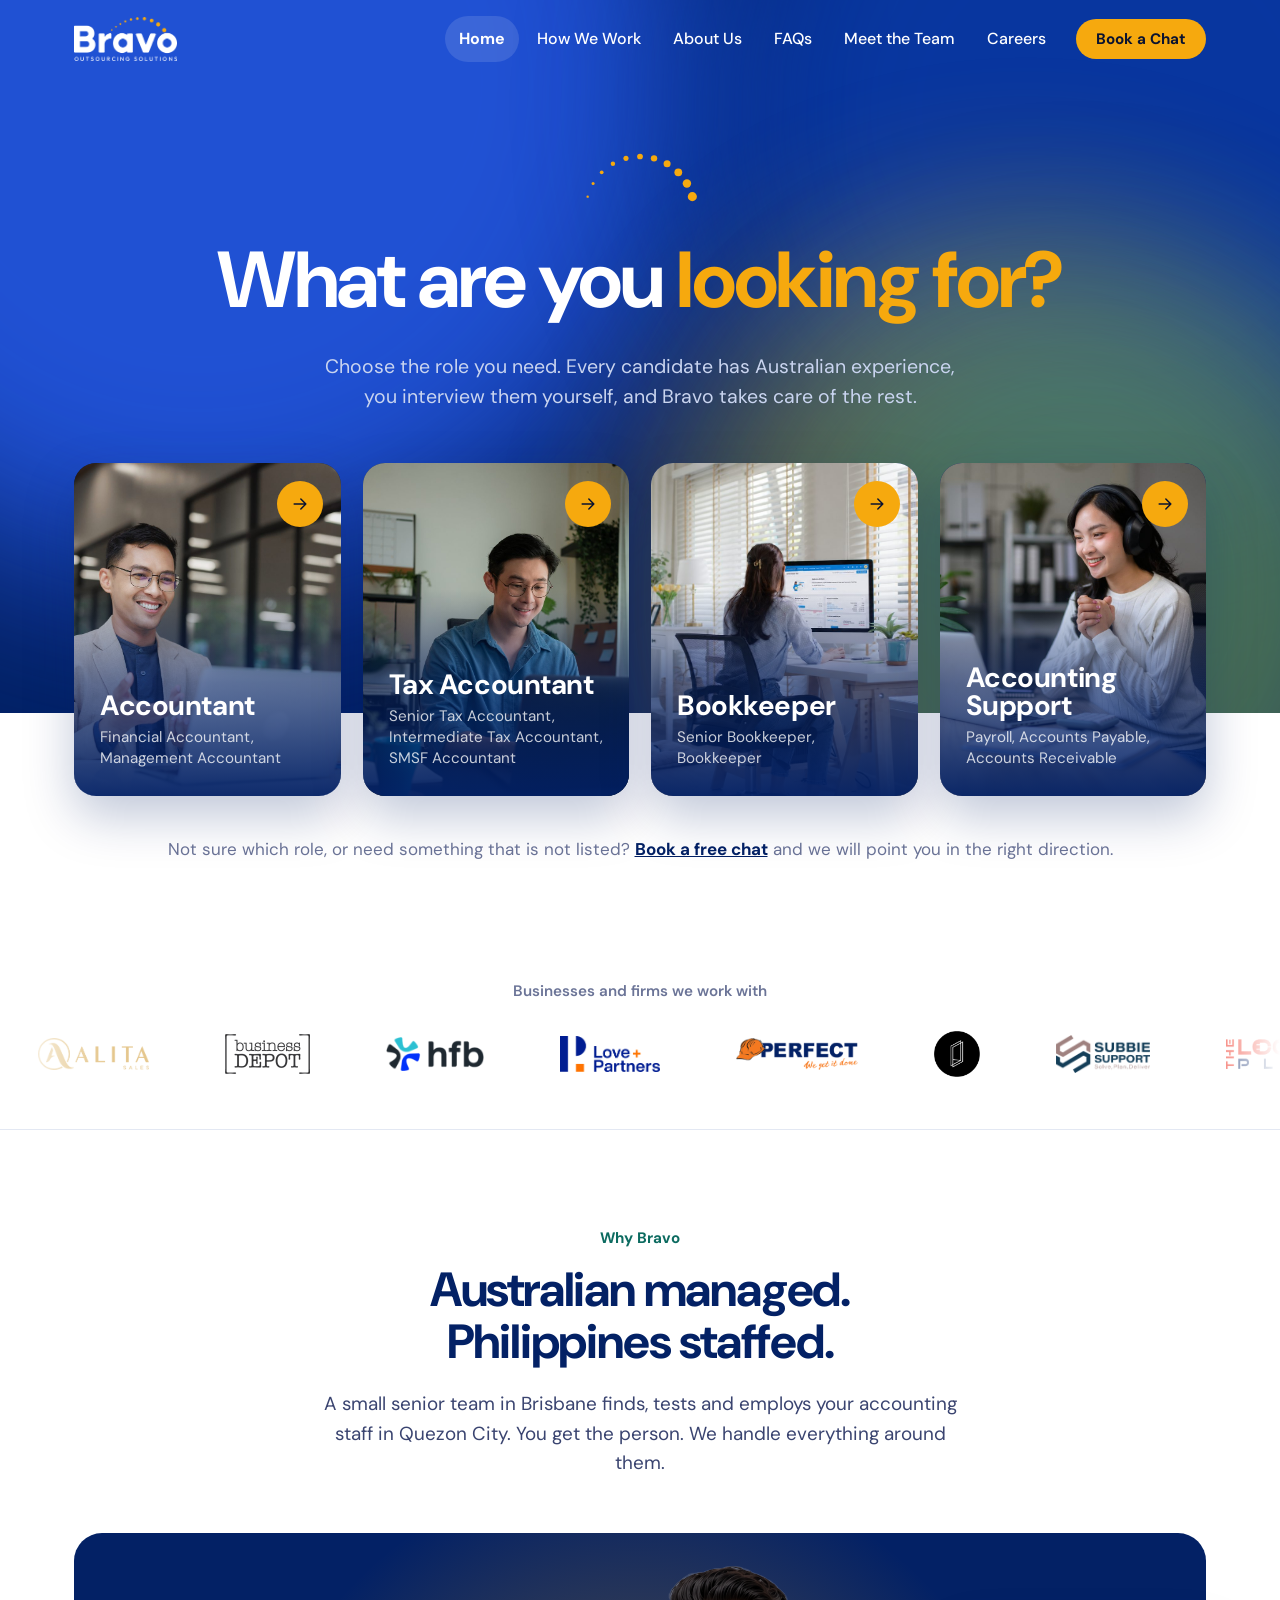
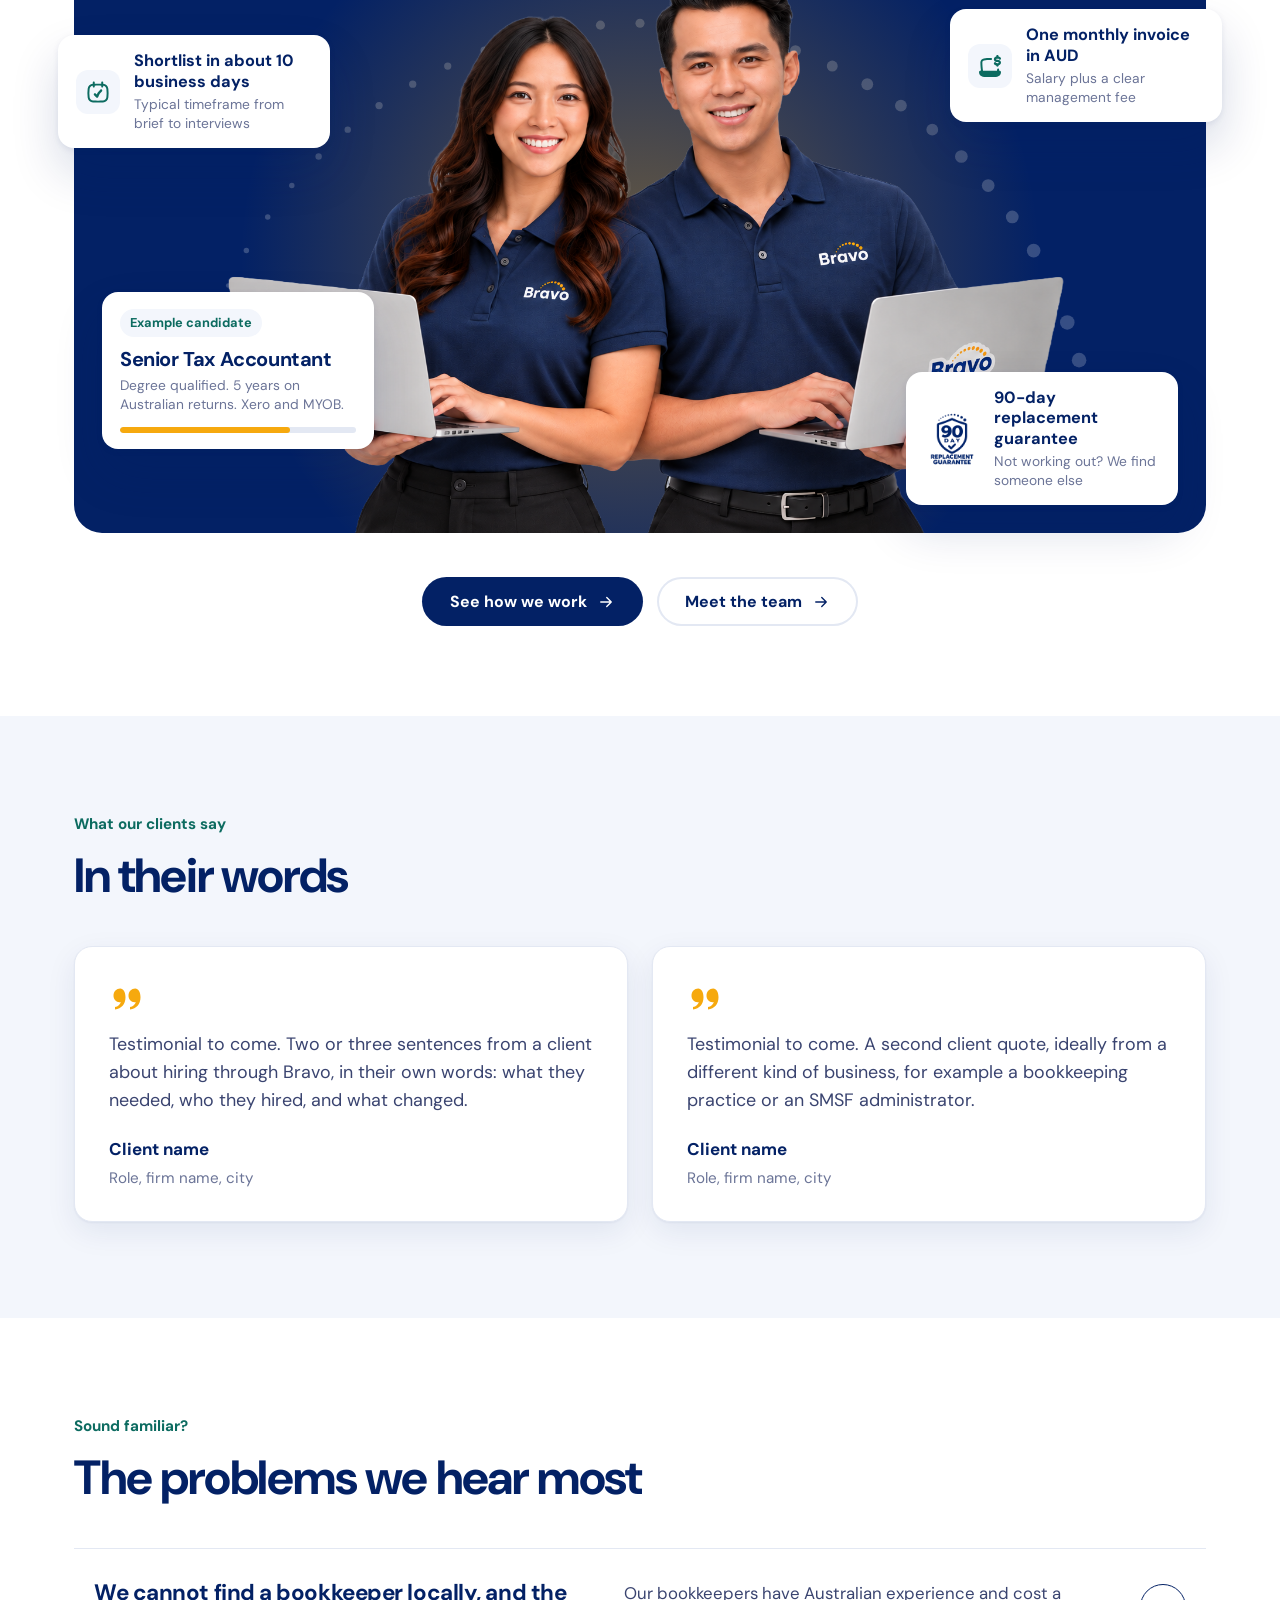
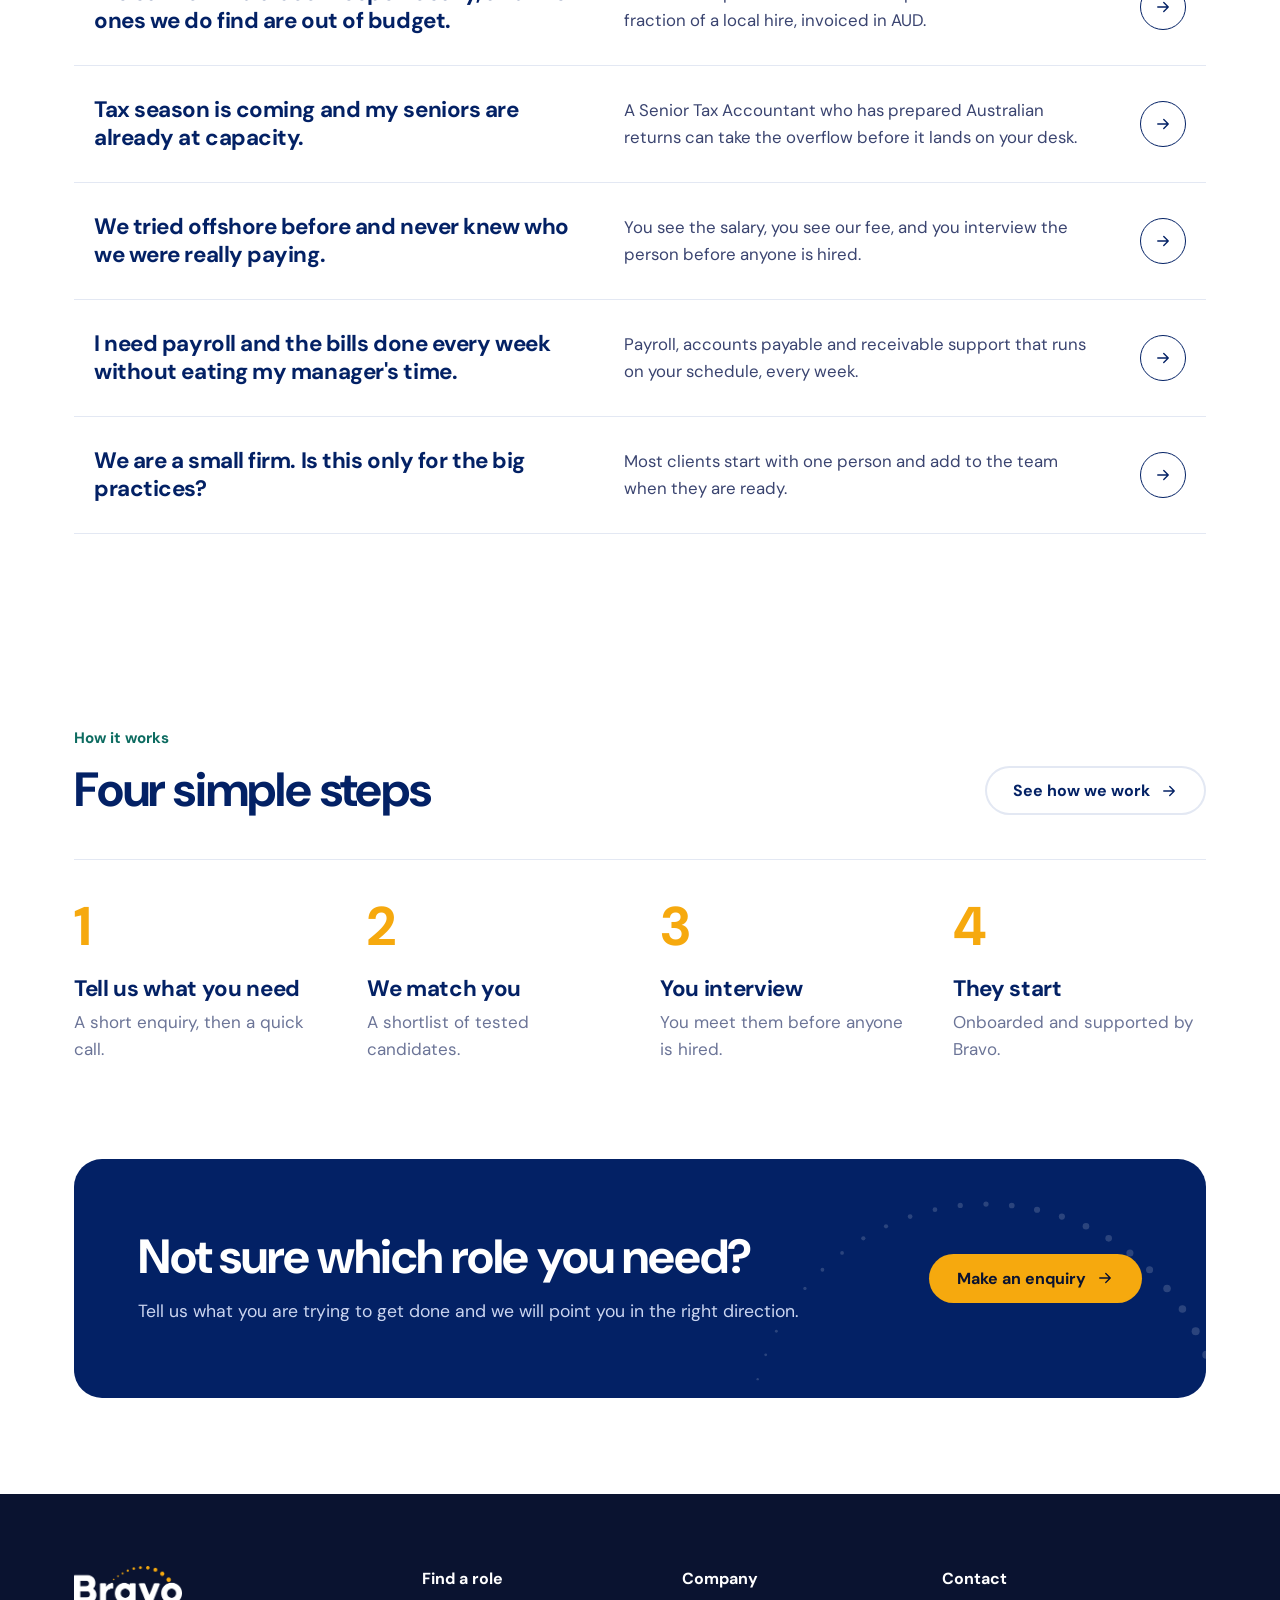
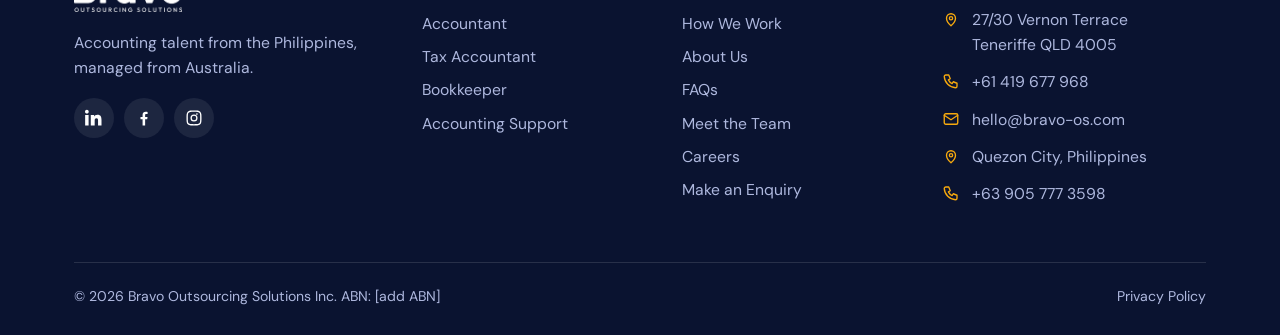
==== commit ce35ff74: "Footer: icons on the contact block, clickable phone numbers Co-Authored-By: Claude Fable 5.1 <norepl" ====
--- a/index.html
+++ b/index.html
@@ -79,7 +79,7 @@
 <div><img src="assets/logo-white.png" alt="Bravo Outsourcing" width="108" height="46"><p>Accounting talent from the Philippines, managed from Australia.</p><div class="social"><a href="#" aria-label="Bravo on LinkedIn" title="LinkedIn"><svg viewBox="0 0 24 24" fill="currentColor" aria-hidden="true"><path d="M4.98 3.5C4.98 4.88 3.87 6 2.5 6S0 4.88 0 3.5 1.12 1 2.5 1s2.48 1.12 2.48 2.5zM.2 8h4.6v14H.2V8zm7.5 0h4.4v1.9h.1c.6-1.1 2.1-2.3 4.3-2.3 4.6 0 5.5 3 5.5 7V22h-4.6v-6.2c0-1.5 0-3.4-2.1-3.4s-2.4 1.6-2.4 3.3V22H7.7V8z"/></svg></a><a href="#" aria-label="Bravo on Facebook" title="Facebook"><svg viewBox="0 0 24 24" fill="currentColor" aria-hidden="true"><path d="M13.5 22v-8.2h2.8l.4-3.3h-3.2V8.4c0-.9.3-1.6 1.6-1.6h1.7V3.9c-.3 0-1.3-.1-2.5-.1-2.5 0-4.2 1.5-4.2 4.3v2.4H7.3v3.3h2.8V22h3.4z"/></svg></a><a href="#" aria-label="Bravo on Instagram" title="Instagram"><svg viewBox="0 0 24 24" fill="currentColor" aria-hidden="true"><path d="M12 7.3a4.7 4.7 0 100 9.4 4.7 4.7 0 000-9.4zm0 7.7a3 3 0 110-6 3 3 0 010 6zm5-8.2a1.1 1.1 0 11-2.2 0 1.1 1.1 0 012.2 0zM12 2c-2.7 0-3 0-4.1.1-1.1 0-1.8.2-2.4.5-.7.2-1.2.6-1.8 1.1-.5.6-.9 1.1-1.1 1.8-.3.6-.5 1.3-.5 2.4C2 9 2 9.3 2 12s0 3 .1 4.1c0 1.1.2 1.8.5 2.4.2.7.6 1.2 1.1 1.8.6.5 1.1.9 1.8 1.1.6.3 1.3.5 2.4.5C9 22 9.3 22 12 22s3 0 4.1-.1c1.1 0 1.8-.2 2.4-.5.7-.2 1.2-.6 1.8-1.1.5-.6.9-1.1 1.1-1.8.3-.6.5-1.3.5-2.4.1-1.1.1-1.4.1-4.1s0-3-.1-4.1c0-1.1-.2-1.8-.5-2.4-.2-.7-.6-1.2-1.1-1.8-.6-.5-1.1-.9-1.8-1.1-.6-.3-1.3-.5-2.4-.5C15 2 14.7 2 12 2zm0 1.8c2.7 0 3 0 4 .1 1 0 1.5.2 1.9.3.5.2.8.4 1.1.8.4.3.6.6.8 1.1.1.4.3.9.3 1.9.1 1 .1 1.3.1 4s0 3-.1 4c0 1-.2 1.5-.3 1.9-.2.5-.4.8-.8 1.1-.3.4-.6.6-1.1.8-.4.1-.9.3-1.9.3-1 .1-1.3.1-4 .1s-3 0-4-.1c-1 0-1.5-.2-1.9-.3-.5-.2-.8-.4-1.1-.8-.4-.3-.6-.6-.8-1.1-.1-.4-.3-.9-.3-1.9-.1-1-.1-1.3-.1-4s0-3 .1-4c0-1 .2-1.5.3-1.9.2-.5.4-.8.8-1.1.3-.4.6-.6 1.1-.8.4-.1.9-.3 1.9-.3 1-.1 1.3-.1 4-.1z"/></svg></a></div></div>
 <div><h4>Find a role</h4><a href="accountant.html">Accountant</a><a href="tax-accountant.html">Tax Accountant</a><a href="bookkeeper.html">Bookkeeper</a><a href="accounting-support.html">Accounting Support</a></div>
 <div><h4>Company</h4><a href="how-we-work.html">How We Work</a><a href="about.html">About Us</a><a href="faq.html">FAQs</a><a href="team.html">Meet the Team</a><a href="careers.html">Careers</a><a href="enquiry.html">Make an Enquiry</a></div>
-<div><h4>Contact</h4><p>27/30 Vernon Terrace<br>Teneriffe QLD 4005</p><p>+61 419 677 968<br><a href="mailto:hello@bravo-os.com">hello@bravo-os.com</a></p><p>Quezon City, Philippines<br>+63 905 777 3598</p></div>
+<div class="f-contact"><h4>Contact</h4><p><svg viewBox="0 0 24 24" fill="none" stroke="currentColor" stroke-width="1.8" stroke-linecap="round" stroke-linejoin="round" aria-hidden="true"><path d="M12 21s-6-5.2-6-10a6 6 0 0112 0c0 4.8-6 10-6 10z"/><circle cx="12" cy="11" r="2.2"/></svg><span>27/30 Vernon Terrace<br>Teneriffe QLD 4005</span></p><p><svg viewBox="0 0 24 24" fill="none" stroke="currentColor" stroke-width="1.8" stroke-linecap="round" stroke-linejoin="round" aria-hidden="true"><path d="M5 4h4l2 5-2.5 1.5a11 11 0 005 5L15 13l5 2v4a2 2 0 01-2 2A16 16 0 013 6a2 2 0 012-2z"/></svg><a href="tel:+61419677968">+61 419 677 968</a></p><p><svg viewBox="0 0 24 24" fill="none" stroke="currentColor" stroke-width="1.8" stroke-linecap="round" stroke-linejoin="round" aria-hidden="true"><rect x="3" y="5" width="18" height="14" rx="2"/><path d="M3 7l9 6 9-6"/></svg><a href="mailto:hello@bravo-os.com">hello@bravo-os.com</a></p><p><svg viewBox="0 0 24 24" fill="none" stroke="currentColor" stroke-width="1.8" stroke-linecap="round" stroke-linejoin="round" aria-hidden="true"><path d="M12 21s-6-5.2-6-10a6 6 0 0112 0c0 4.8-6 10-6 10z"/><circle cx="12" cy="11" r="2.2"/></svg><span>Quezon City, Philippines</span></p><p><svg viewBox="0 0 24 24" fill="none" stroke="currentColor" stroke-width="1.8" stroke-linecap="round" stroke-linejoin="round" aria-hidden="true"><path d="M5 4h4l2 5-2.5 1.5a11 11 0 005 5L15 13l5 2v4a2 2 0 01-2 2A16 16 0 013 6a2 2 0 012-2z"/></svg><a href="tel:+639057773598">+63 905 777 3598</a></p></div>
 </div>
 <div class="legal"><span>&copy; 2026 Bravo Outsourcing Solutions Inc. ABN: [add ABN]</span><a href="#">Privacy Policy</a></div>
 </div></footer>
--- a/assets/site.css
+++ b/assets/site.css
@@ -358,6 +358,9 @@
 .social a{width:40px;height:40px;border-radius:50%;display:grid;place-items:center;background:rgba(255,255,255,.08);color:#fff;padding:0;transition:background .2s,transform .2s}
 .social a:hover{background:var(--yellow);color:var(--ink);transform:translateY(-2px)}
 .social svg{width:18px;height:18px}
+.f-contact p{display:flex;gap:12px;align-items:flex-start;margin:0 0 12px}
+.f-contact svg{width:18px;height:18px;flex:none;margin-top:3px;color:var(--yellow)}
+.f-contact a{display:inline;padding:0}
 .legal{border-top:1px solid rgba(255,255,255,.12);margin-top:44px;padding-top:22px;font-size:.88rem;display:flex;justify-content:space-between;gap:16px;flex-wrap:wrap}
 .legal a{color:#AEB8DE;text-decoration:none}.legal a:hover{color:#fff}
 @media(max-width:900px){.f-grid{grid-template-columns:1fr 1fr}}
